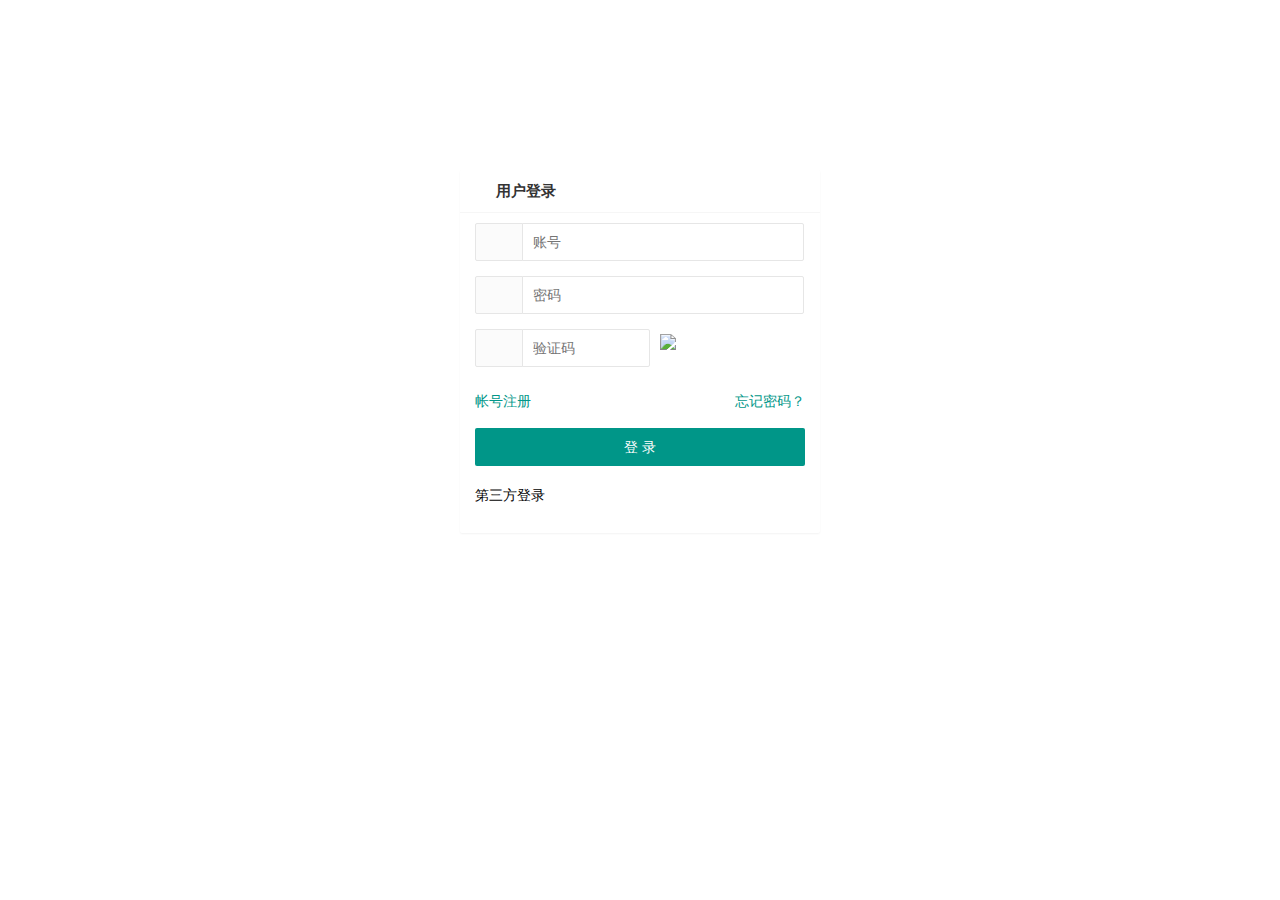
==== src/main/java/static/index.html @ abf8859a "处理验证码路径问题" ====
<!DOCTYPE html>
<html>

<head>
    <meta http-equiv="X-UA-Compatible" content="IE=edge,chrome=1">
    <meta charset="utf-8"/>
    <title>后台管理系统</title>
    <meta name="viewport" content="width=device-width, initial-scale=1, maximum-scale=1">
    <link rel="stylesheet" href="assets/libs/layui/css/layui.css"/>
    <link rel="stylesheet" href="assets/css/admin.css"/>
    <link rel="stylesheet" href="module/formSelects/formSelects-v4.css"/>
</head>

<body class="layui-layout-body">
<div class="layui-layout layui-layout-admin">
    <!-- 头部 -->
    <div class="layui-header" p-com="header"></div>

    <!-- 侧边栏 -->
    <div class="layui-side" p-com="side"></div>

    <!-- 主体部分 -->
    <div class="layui-body"></div>

    <!-- 底部 -->
    <div class="layui-footer">Copyright © 2018 EasyWeb All rights reserved. <span class="pull-right">Version 2.0</span>
    </div>

    <!-- 手机屏幕遮罩层 -->
    <div class="site-mobile-shade"></div>
</div>

<script type="text/javascript" src="assets/libs/jquery-3.2.1.min.js"></script>
<script type="text/javascript" src="assets/libs/q.js"></script>
<script type="text/javascript" src="assets/libs/pandyle.min.js"></script>
<script type="text/javascript" src="assets/libs/layui/layui.js"></script>

<script>
    layui.config({
        base: 'module/'
    }).extend({
        formSelects: 'formSelects/formSelects-v4'
    }).use(['config', 'index', 'element'], function () {
        var config = layui.config;
        var index = layui.index;
        var element = layui.element;

        // 检查是否登录
        if (!config.getToken() || config.getToken() == '') {
            location.replace('login.html');
            return;
        }
        // 获取当前用户信息
       // alert(user);
        index.getUser(function (user) {
            index.getMenu(function () {
                $('.layui-layout-admin .layui-header').vm(user);
                index.initLeftNav();
                element.render('nav');
                index.initRouter();
                index.bindEvent();
            });
        });

    });
</script>
</body>

</html>
---- src/main/java/static/assets/libs/layui/css/layui.css ----
/** layui-v2.4.3 MIT License By https://www.layui.com */
 .layui-inline,img{display:inline-block;vertical-align:middle}h1,h2,h3,h4,h5,h6{font-weight:400}.layui-edge,.layui-header,.layui-inline,.layui-main{position:relative}.layui-btn,.layui-edge,.layui-inline,img{vertical-align:middle}.layui-btn,.layui-disabled,.layui-icon,.layui-unselect{-webkit-user-select:none;-ms-user-select:none;-moz-user-select:none}blockquote,body,button,dd,div,dl,dt,form,h1,h2,h3,h4,h5,h6,input,li,ol,p,pre,td,textarea,th,ul{margin:0;padding:0;-webkit-tap-highlight-color:rgba(0,0,0,0)}a:active,a:hover{outline:0}img{border:none}li{list-style:none}table{border-collapse:collapse;border-spacing:0}h4,h5,h6{font-size:100%}button,input,optgroup,option,select,textarea{font-family:inherit;font-size:inherit;font-style:inherit;font-weight:inherit;outline:0}pre{white-space:pre-wrap;white-space:-moz-pre-wrap;white-space:-pre-wrap;white-space:-o-pre-wrap;word-wrap:break-word}body{line-height:24px;font:14px Helvetica Neue,Helvetica,PingFang SC,Tahoma,Arial,sans-serif}hr{height:1px;margin:10px 0;border:0;clear:both}a{color:#333;text-decoration:none}a:hover{color:#777}a cite{font-style:normal;*cursor:pointer}.layui-border-box,.layui-border-box *{box-sizing:border-box}.layui-box,.layui-box *{box-sizing:content-box}.layui-clear{clear:both;*zoom:1}.layui-clear:after{content:'\20';clear:both;*zoom:1;display:block;height:0}.layui-inline{*display:inline;*zoom:1}.layui-edge{display:inline-block;width:0;height:0;border-width:6px;border-style:dashed;border-color:transparent;overflow:hidden}.layui-edge-top{top:-4px;border-bottom-color:#999;border-bottom-style:solid}.layui-edge-right{border-left-color:#999;border-left-style:solid}.layui-edge-bottom{top:2px;border-top-color:#999;border-top-style:solid}.layui-edge-left{border-right-color:#999;border-right-style:solid}.layui-elip{text-overflow:ellipsis;overflow:hidden;white-space:nowrap}.layui-disabled,.layui-disabled:hover{color:#d2d2d2!important;cursor:not-allowed!important}.layui-circle{border-radius:100%}.layui-show{display:block!important}.layui-hide{display:none!important}@font-face{font-family:layui-icon;src:url(../font/iconfont.eot?v=240);src:url(../font/iconfont.eot?v=240#iefix) format('embedded-opentype'),url(../font/iconfont.svg?v=240#iconfont) format('svg'),url(../font/iconfont.woff?v=240) format('woff'),url(../font/iconfont.ttf?v=240) format('truetype')}.layui-icon{font-family:layui-icon!important;font-size:16px;font-style:normal;-webkit-font-smoothing:antialiased;-moz-osx-font-smoothing:grayscale}.layui-icon-reply-fill:before{content:"\e611"}.layui-icon-set-fill:before{content:"\e614"}.layui-icon-menu-fill:before{content:"\e60f"}.layui-icon-search:before{content:"\e615"}.layui-icon-share:before{content:"\e641"}.layui-icon-set-sm:before{content:"\e620"}.layui-icon-engine:before{content:"\e628"}.layui-icon-close:before{content:"\1006"}.layui-icon-close-fill:before{content:"\1007"}.layui-icon-chart-screen:before{content:"\e629"}.layui-icon-star:before{content:"\e600"}.layui-icon-circle-dot:before{content:"\e617"}.layui-icon-chat:before{content:"\e606"}.layui-icon-release:before{content:"\e609"}.layui-icon-list:before{content:"\e60a"}.layui-icon-chart:before{content:"\e62c"}.layui-icon-ok-circle:before{content:"\1005"}.layui-icon-layim-theme:before{content:"\e61b"}.layui-icon-table:before{content:"\e62d"}.layui-icon-right:before{content:"\e602"}.layui-icon-left:before{content:"\e603"}.layui-icon-cart-simple:before{content:"\e698"}.layui-icon-face-cry:before{content:"\e69c"}.layui-icon-face-smile:before{content:"\e6af"}.layui-icon-survey:before{content:"\e6b2"}.layui-icon-tree:before{content:"\e62e"}.layui-icon-upload-circle:before{content:"\e62f"}.layui-icon-add-circle:before{content:"\e61f"}.layui-icon-download-circle:before{content:"\e601"}.layui-icon-templeate-1:before{content:"\e630"}.layui-icon-util:before{content:"\e631"}.layui-icon-face-surprised:before{content:"\e664"}.layui-icon-edit:before{content:"\e642"}.layui-icon-speaker:before{content:"\e645"}.layui-icon-down:before{content:"\e61a"}.layui-icon-file:before{content:"\e621"}.layui-icon-layouts:before{content:"\e632"}.layui-icon-rate-half:before{content:"\e6c9"}.layui-icon-add-circle-fine:before{content:"\e608"}.layui-icon-prev-circle:before{content:"\e633"}.layui-icon-read:before{content:"\e705"}.layui-icon-404:before{content:"\e61c"}.layui-icon-carousel:before{content:"\e634"}.layui-icon-help:before{content:"\e607"}.layui-icon-code-circle:before{content:"\e635"}.layui-icon-water:before{content:"\e636"}.layui-icon-username:before{content:"\e66f"}.layui-icon-find-fill:before{content:"\e670"}.layui-icon-about:before{content:"\e60b"}.layui-icon-location:before{content:"\e715"}.layui-icon-up:before{content:"\e619"}.layui-icon-pause:before{content:"\e651"}.layui-icon-date:before{content:"\e637"}.layui-icon-layim-uploadfile:before{content:"\e61d"}.layui-icon-delete:before{content:"\e640"}.layui-icon-play:before{content:"\e652"}.layui-icon-top:before{content:"\e604"}.layui-icon-friends:before{content:"\e612"}.layui-icon-refresh-3:before{content:"\e9aa"}.layui-icon-ok:before{content:"\e605"}.layui-icon-layer:before{content:"\e638"}.layui-icon-face-smile-fine:before{content:"\e60c"}.layui-icon-dollar:before{content:"\e659"}.layui-icon-group:before{content:"\e613"}.layui-icon-layim-download:before{content:"\e61e"}.layui-icon-picture-fine:before{content:"\e60d"}.layui-icon-link:before{content:"\e64c"}.layui-icon-diamond:before{content:"\e735"}.layui-icon-log:before{content:"\e60e"}.layui-icon-rate-solid:before{content:"\e67a"}.layui-icon-fonts-del:before{content:"\e64f"}.layui-icon-unlink:before{content:"\e64d"}.layui-icon-fonts-clear:before{content:"\e639"}.layui-icon-triangle-r:before{content:"\e623"}.layui-icon-circle:before{content:"\e63f"}.layui-icon-radio:before{content:"\e643"}.layui-icon-align-center:before{content:"\e647"}.layui-icon-align-right:before{content:"\e648"}.layui-icon-align-left:before{content:"\e649"}.layui-icon-loading-1:before{content:"\e63e"}.layui-icon-return:before{content:"\e65c"}.layui-icon-fonts-strong:before{content:"\e62b"}.layui-icon-upload:before{content:"\e67c"}.layui-icon-dialogue:before{content:"\e63a"}.layui-icon-video:before{content:"\e6ed"}.layui-icon-headset:before{content:"\e6fc"}.layui-icon-cellphone-fine:before{content:"\e63b"}.layui-icon-add-1:before{content:"\e654"}.layui-icon-face-smile-b:before{content:"\e650"}.layui-icon-fonts-html:before{content:"\e64b"}.layui-icon-form:before{content:"\e63c"}.layui-icon-cart:before{content:"\e657"}.layui-icon-camera-fill:before{content:"\e65d"}.layui-icon-tabs:before{content:"\e62a"}.layui-icon-fonts-code:before{content:"\e64e"}.layui-icon-fire:before{content:"\e756"}.layui-icon-set:before{content:"\e716"}.layui-icon-fonts-u:before{content:"\e646"}.layui-icon-triangle-d:before{content:"\e625"}.layui-icon-tips:before{content:"\e702"}.layui-icon-picture:before{content:"\e64a"}.layui-icon-more-vertical:before{content:"\e671"}.layui-icon-flag:before{content:"\e66c"}.layui-icon-loading:before{content:"\e63d"}.layui-icon-fonts-i:before{content:"\e644"}.layui-icon-refresh-1:before{content:"\e666"}.layui-icon-rmb:before{content:"\e65e"}.layui-icon-home:before{content:"\e68e"}.layui-icon-user:before{content:"\e770"}.layui-icon-notice:before{content:"\e667"}.layui-icon-login-weibo:before{content:"\e675"}.layui-icon-voice:before{content:"\e688"}.layui-icon-upload-drag:before{content:"\e681"}.layui-icon-login-qq:before{content:"\e676"}.layui-icon-snowflake:before{content:"\e6b1"}.layui-icon-file-b:before{content:"\e655"}.layui-icon-template:before{content:"\e663"}.layui-icon-auz:before{content:"\e672"}.layui-icon-console:before{content:"\e665"}.layui-icon-app:before{content:"\e653"}.layui-icon-prev:before{content:"\e65a"}.layui-icon-website:before{content:"\e7ae"}.layui-icon-next:before{content:"\e65b"}.layui-icon-component:before{content:"\e857"}.layui-icon-more:before{content:"\e65f"}.layui-icon-login-wechat:before{content:"\e677"}.layui-icon-shrink-right:before{content:"\e668"}.layui-icon-spread-left:before{content:"\e66b"}.layui-icon-camera:before{content:"\e660"}.layui-icon-note:before{content:"\e66e"}.layui-icon-refresh:before{content:"\e669"}.layui-icon-female:before{content:"\e661"}.layui-icon-male:before{content:"\e662"}.layui-icon-password:before{content:"\e673"}.layui-icon-senior:before{content:"\e674"}.layui-icon-theme:before{content:"\e66a"}.layui-icon-tread:before{content:"\e6c5"}.layui-icon-praise:before{content:"\e6c6"}.layui-icon-star-fill:before{content:"\e658"}.layui-icon-rate:before{content:"\e67b"}.layui-icon-template-1:before{content:"\e656"}.layui-icon-vercode:before{content:"\e679"}.layui-icon-cellphone:before{content:"\e678"}.layui-icon-screen-full:before{content:"\e622"}.layui-icon-screen-restore:before{content:"\e758"}.layui-icon-cols:before{content:"\e610"}.layui-icon-export:before{content:"\e67d"}.layui-icon-print:before{content:"\e66d"}.layui-icon-slider:before{content:"\e714"}.layui-main{width:1140px;margin:0 auto}.layui-header{z-index:1000;height:60px}.layui-header a:hover{transition:all .5s;-webkit-transition:all .5s}.layui-side{position:fixed;left:0;top:0;bottom:0;z-index:999;width:200px;overflow-x:hidden}.layui-side-scroll{position:relative;width:220px;height:100%;overflow-x:hidden}.layui-body{position:absolute;left:200px;right:0;top:0;bottom:0;z-index:998;width:auto;overflow:hidden;overflow-y:auto;box-sizing:border-box}.layui-layout-body{overflow:hidden}.layui-layout-admin .layui-header{background-color:#23262E}.layui-layout-admin .layui-side{top:60px;width:200px;overflow-x:hidden}.layui-layout-admin .layui-body{top:60px;bottom:44px}.layui-layout-admin .layui-main{width:auto;margin:0 15px}.layui-layout-admin .layui-footer{position:fixed;left:200px;right:0;bottom:0;height:44px;line-height:44px;padding:0 15px;background-color:#eee}.layui-layout-admin .layui-logo{position:absolute;left:0;top:0;width:200px;height:100%;line-height:60px;text-align:center;color:#009688;font-size:16px}.layui-layout-admin .layui-header .layui-nav{background:0 0}.layui-layout-left{position:absolute!important;left:200px;top:0}.layui-layout-right{position:absolute!important;right:0;top:0}.layui-container{position:relative;margin:0 auto;padding:0 15px;box-sizing:border-box}.layui-fluid{position:relative;margin:0 auto;padding:0 15px}.layui-row:after,.layui-row:before{content:'';display:block;clear:both}.layui-col-lg1,.layui-col-lg10,.layui-col-lg11,.layui-col-lg12,.layui-col-lg2,.layui-col-lg3,.layui-col-lg4,.layui-col-lg5,.layui-col-lg6,.layui-col-lg7,.layui-col-lg8,.layui-col-lg9,.layui-col-md1,.layui-col-md10,.layui-col-md11,.layui-col-md12,.layui-col-md2,.layui-col-md3,.layui-col-md4,.layui-col-md5,.layui-col-md6,.layui-col-md7,.layui-col-md8,.layui-col-md9,.layui-col-sm1,.layui-col-sm10,.layui-col-sm11,.layui-col-sm12,.layui-col-sm2,.layui-col-sm3,.layui-col-sm4,.layui-col-sm5,.layui-col-sm6,.layui-col-sm7,.layui-col-sm8,.layui-col-sm9,.layui-col-xs1,.layui-col-xs10,.layui-col-xs11,.layui-col-xs12,.layui-col-xs2,.layui-col-xs3,.layui-col-xs4,.layui-col-xs5,.layui-col-xs6,.layui-col-xs7,.layui-col-xs8,.layui-col-xs9{position:relative;display:block;box-sizing:border-box}.layui-col-xs1,.layui-col-xs10,.layui-col-xs11,.layui-col-xs12,.layui-col-xs2,.layui-col-xs3,.layui-col-xs4,.layui-col-xs5,.layui-col-xs6,.layui-col-xs7,.layui-col-xs8,.layui-col-xs9{float:left}.layui-col-xs1{width:8.33333333%}.layui-col-xs2{width:16.66666667%}.layui-col-xs3{width:25%}.layui-col-xs4{width:33.33333333%}.layui-col-xs5{width:41.66666667%}.layui-col-xs6{width:50%}.layui-col-xs7{width:58.33333333%}.layui-col-xs8{width:66.66666667%}.layui-col-xs9{width:75%}.layui-col-xs10{width:83.33333333%}.layui-col-xs11{width:91.66666667%}.layui-col-xs12{width:100%}.layui-col-xs-offset1{margin-left:8.33333333%}.layui-col-xs-offset2{margin-left:16.66666667%}.layui-col-xs-offset3{margin-left:25%}.layui-col-xs-offset4{margin-left:33.33333333%}.layui-col-xs-offset5{margin-left:41.66666667%}.layui-col-xs-offset6{margin-left:50%}.layui-col-xs-offset7{margin-left:58.33333333%}.layui-col-xs-offset8{margin-left:66.66666667%}.layui-col-xs-offset9{margin-left:75%}.layui-col-xs-offset10{margin-left:83.33333333%}.layui-col-xs-offset11{margin-left:91.66666667%}.layui-col-xs-offset12{margin-left:100%}@media screen and (max-width:768px){.layui-hide-xs{display:none!important}.layui-show-xs-block{display:block!important}.layui-show-xs-inline{display:inline!important}.layui-show-xs-inline-block{display:inline-block!important}}@media screen and (min-width:768px){.layui-container{width:750px}.layui-hide-sm{display:none!important}.layui-show-sm-block{display:block!important}.layui-show-sm-inline{display:inline!important}.layui-show-sm-inline-block{display:inline-block!important}.layui-col-sm1,.layui-col-sm10,.layui-col-sm11,.layui-col-sm12,.layui-col-sm2,.layui-col-sm3,.layui-col-sm4,.layui-col-sm5,.layui-col-sm6,.layui-col-sm7,.layui-col-sm8,.layui-col-sm9{float:left}.layui-col-sm1{width:8.33333333%}.layui-col-sm2{width:16.66666667%}.layui-col-sm3{width:25%}.layui-col-sm4{width:33.33333333%}.layui-col-sm5{width:41.66666667%}.layui-col-sm6{width:50%}.layui-col-sm7{width:58.33333333%}.layui-col-sm8{width:66.66666667%}.layui-col-sm9{width:75%}.layui-col-sm10{width:83.33333333%}.layui-col-sm11{width:91.66666667%}.layui-col-sm12{width:100%}.layui-col-sm-offset1{margin-left:8.33333333%}.layui-col-sm-offset2{margin-left:16.66666667%}.layui-col-sm-offset3{margin-left:25%}.layui-col-sm-offset4{margin-left:33.33333333%}.layui-col-sm-offset5{margin-left:41.66666667%}.layui-col-sm-offset6{margin-left:50%}.layui-col-sm-offset7{margin-left:58.33333333%}.layui-col-sm-offset8{margin-left:66.66666667%}.layui-col-sm-offset9{margin-left:75%}.layui-col-sm-offset10{margin-left:83.33333333%}.layui-col-sm-offset11{margin-left:91.66666667%}.layui-col-sm-offset12{margin-left:100%}}@media screen and (min-width:992px){.layui-container{width:970px}.layui-hide-md{display:none!important}.layui-show-md-block{display:block!important}.layui-show-md-inline{display:inline!important}.layui-show-md-inline-block{display:inline-block!important}.layui-col-md1,.layui-col-md10,.layui-col-md11,.layui-col-md12,.layui-col-md2,.layui-col-md3,.layui-col-md4,.layui-col-md5,.layui-col-md6,.layui-col-md7,.layui-col-md8,.layui-col-md9{float:left}.layui-col-md1{width:8.33333333%}.layui-col-md2{width:16.66666667%}.layui-col-md3{width:25%}.layui-col-md4{width:33.33333333%}.layui-col-md5{width:41.66666667%}.layui-col-md6{width:50%}.layui-col-md7{width:58.33333333%}.layui-col-md8{width:66.66666667%}.layui-col-md9{width:75%}.layui-col-md10{width:83.33333333%}.layui-col-md11{width:91.66666667%}.layui-col-md12{width:100%}.layui-col-md-offset1{margin-left:8.33333333%}.layui-col-md-offset2{margin-left:16.66666667%}.layui-col-md-offset3{margin-left:25%}.layui-col-md-offset4{margin-left:33.33333333%}.layui-col-md-offset5{margin-left:41.66666667%}.layui-col-md-offset6{margin-left:50%}.layui-col-md-offset7{margin-left:58.33333333%}.layui-col-md-offset8{margin-left:66.66666667%}.layui-col-md-offset9{margin-left:75%}.layui-col-md-offset10{margin-left:83.33333333%}.layui-col-md-offset11{margin-left:91.66666667%}.layui-col-md-offset12{margin-left:100%}}@media screen and (min-width:1200px){.layui-container{width:1170px}.layui-hide-lg{display:none!important}.layui-show-lg-block{display:block!important}.layui-show-lg-inline{display:inline!important}.layui-show-lg-inline-block{display:inline-block!important}.layui-col-lg1,.layui-col-lg10,.layui-col-lg11,.layui-col-lg12,.layui-col-lg2,.layui-col-lg3,.layui-col-lg4,.layui-col-lg5,.layui-col-lg6,.layui-col-lg7,.layui-col-lg8,.layui-col-lg9{float:left}.layui-col-lg1{width:8.33333333%}.layui-col-lg2{width:16.66666667%}.layui-col-lg3{width:25%}.layui-col-lg4{width:33.33333333%}.layui-col-lg5{width:41.66666667%}.layui-col-lg6{width:50%}.layui-col-lg7{width:58.33333333%}.layui-col-lg8{width:66.66666667%}.layui-col-lg9{width:75%}.layui-col-lg10{width:83.33333333%}.layui-col-lg11{width:91.66666667%}.layui-col-lg12{width:100%}.layui-col-lg-offset1{margin-left:8.33333333%}.layui-col-lg-offset2{margin-left:16.66666667%}.layui-col-lg-offset3{margin-left:25%}.layui-col-lg-offset4{margin-left:33.33333333%}.layui-col-lg-offset5{margin-left:41.66666667%}.layui-col-lg-offset6{margin-left:50%}.layui-col-lg-offset7{margin-left:58.33333333%}.layui-col-lg-offset8{margin-left:66.66666667%}.layui-col-lg-offset9{margin-left:75%}.layui-col-lg-offset10{margin-left:83.33333333%}.layui-col-lg-offset11{margin-left:91.66666667%}.layui-col-lg-offset12{margin-left:100%}}.layui-col-space1{margin:-.5px}.layui-col-space1>*{padding:.5px}.layui-col-space3{margin:-1.5px}.layui-col-space3>*{padding:1.5px}.layui-col-space5{margin:-2.5px}.layui-col-space5>*{padding:2.5px}.layui-col-space8{margin:-3.5px}.layui-col-space8>*{padding:3.5px}.layui-col-space10{margin:-5px}.layui-col-space10>*{padding:5px}.layui-col-space12{margin:-6px}.layui-col-space12>*{padding:6px}.layui-col-space15{margin:-7.5px}.layui-col-space15>*{padding:7.5px}.layui-col-space18{margin:-9px}.layui-col-space18>*{padding:9px}.layui-col-space20{margin:-10px}.layui-col-space20>*{padding:10px}.layui-col-space22{margin:-11px}.layui-col-space22>*{padding:11px}.layui-col-space25{margin:-12.5px}.layui-col-space25>*{padding:12.5px}.layui-col-space30{margin:-15px}.layui-col-space30>*{padding:15px}.layui-btn,.layui-input,.layui-select,.layui-textarea,.layui-upload-button{outline:0;-webkit-appearance:none;transition:all .3s;-webkit-transition:all .3s;box-sizing:border-box}.layui-elem-quote{margin-bottom:10px;padding:15px;line-height:22px;border-left:5px solid #009688;border-radius:0 2px 2px 0;background-color:#f2f2f2}.layui-quote-nm{border-style:solid;border-width:1px 1px 1px 5px;background:0 0}.layui-elem-field{margin-bottom:10px;padding:0;border-width:1px;border-style:solid}.layui-elem-field legend{margin-left:20px;padding:0 10px;font-size:20px;font-weight:300}.layui-field-title{margin:10px 0 20px;border-width:1px 0 0}.layui-field-box{padding:10px 15px}.layui-field-title .layui-field-box{padding:10px 0}.layui-progress{position:relative;height:6px;border-radius:20px;background-color:#e2e2e2}.layui-progress-bar{position:absolute;left:0;top:0;width:0;max-width:100%;height:6px;border-radius:20px;text-align:right;background-color:#5FB878;transition:all .3s;-webkit-transition:all .3s}.layui-progress-big,.layui-progress-big .layui-progress-bar{height:18px;line-height:18px}.layui-progress-text{position:relative;top:-20px;line-height:18px;font-size:12px;color:#666}.layui-progress-big .layui-progress-text{position:static;padding:0 10px;color:#fff}.layui-collapse{border-width:1px;border-style:solid;border-radius:2px}.layui-colla-content,.layui-colla-item{border-top-width:1px;border-top-style:solid}.layui-colla-item:first-child{border-top:none}.layui-colla-title{position:relative;height:42px;line-height:42px;padding:0 15px 0 35px;color:#333;background-color:#f2f2f2;cursor:pointer;font-size:14px;overflow:hidden}.layui-colla-content{display:none;padding:10px 15px;line-height:22px;color:#666}.layui-colla-icon{position:absolute;left:15px;top:0;font-size:14px}.layui-card{margin-bottom:15px;border-radius:2px;background-color:#fff;box-shadow:0 1px 2px 0 rgba(0,0,0,.05)}.layui-card:last-child{margin-bottom:0}.layui-card-header{position:relative;height:42px;line-height:42px;padding:0 15px;border-bottom:1px solid #f6f6f6;color:#333;border-radius:2px 2px 0 0;font-size:14px}.layui-bg-black,.layui-bg-blue,.layui-bg-cyan,.layui-bg-green,.layui-bg-orange,.layui-bg-red{color:#fff!important}.layui-card-body{position:relative;padding:10px 15px;line-height:24px}.layui-card-body[pad15]{padding:15px}.layui-card-body[pad20]{padding:20px}.layui-card-body .layui-table{margin:5px 0}.layui-card .layui-tab{margin:0}.layui-panel-window{position:relative;padding:15px;border-radius:0;border-top:5px solid #E6E6E6;background-color:#fff}.layui-auxiliar-moving{position:fixed;left:0;right:0;top:0;bottom:0;width:100%;height:100%;background:0 0;z-index:9999999999}.layui-form-label,.layui-form-mid,.layui-form-select,.layui-input-block,.layui-input-inline,.layui-textarea{position:relative}.layui-bg-red{background-color:#FF5722!important}.layui-bg-orange{background-color:#FFB800!important}.layui-bg-green{background-color:#009688!important}.layui-bg-cyan{background-color:#2F4056!important}.layui-bg-blue{background-color:#1E9FFF!important}.layui-bg-black{background-color:#393D49!important}.layui-bg-gray{background-color:#eee!important;color:#666!important}.layui-badge-rim,.layui-colla-content,.layui-colla-item,.layui-collapse,.layui-elem-field,.layui-form-pane .layui-form-item[pane],.layui-form-pane .layui-form-label,.layui-input,.layui-layedit,.layui-layedit-tool,.layui-quote-nm,.layui-select,.layui-tab-bar,.layui-tab-card,.layui-tab-title,.layui-tab-title .layui-this:after,.layui-textarea{border-color:#e6e6e6}.layui-timeline-item:before,hr{background-color:#e6e6e6}.layui-text{line-height:22px;font-size:14px;color:#666}.layui-text h1,.layui-text h2,.layui-text h3{font-weight:500;color:#333}.layui-text h1{font-size:30px}.layui-text h2{font-size:24px}.layui-text h3{font-size:18px}.layui-text a:not(.layui-btn){color:#01AAED}.layui-text a:not(.layui-btn):hover{text-decoration:underline}.layui-text ul{padding:5px 0 5px 15px}.layui-text ul li{margin-top:5px;list-style-type:disc}.layui-text em,.layui-word-aux{color:#999!important;padding:0 5px!important}.layui-btn{display:inline-block;height:38px;line-height:38px;padding:0 18px;background-color:#009688;color:#fff;white-space:nowrap;text-align:center;font-size:14px;border:none;border-radius:2px;cursor:pointer}.layui-btn:hover{opacity:.8;filter:alpha(opacity=80);color:#fff}.layui-btn:active{opacity:1;filter:alpha(opacity=100)}.layui-btn+.layui-btn{margin-left:10px}.layui-btn-container{font-size:0}.layui-btn-container .layui-btn{margin-right:10px;margin-bottom:10px}.layui-btn-container .layui-btn+.layui-btn{margin-left:0}.layui-table .layui-btn-container .layui-btn{margin-bottom:9px}.layui-btn-radius{border-radius:100px}.layui-btn .layui-icon{margin-right:3px;font-size:18px;vertical-align:bottom;vertical-align:middle\9}.layui-btn-primary{border:1px solid #C9C9C9;background-color:#fff;color:#555}.layui-btn-primary:hover{border-color:#009688;color:#333}.layui-btn-normal{background-color:#1E9FFF}.layui-btn-warm{background-color:#FFB800}.layui-btn-danger{background-color:#FF5722}.layui-btn-disabled,.layui-btn-disabled:active,.layui-btn-disabled:hover{border:1px solid #e6e6e6;background-color:#FBFBFB;color:#C9C9C9;cursor:not-allowed;opacity:1}.layui-btn-lg{height:44px;line-height:44px;padding:0 25px;font-size:16px}.layui-btn-sm{height:30px;line-height:30px;padding:0 10px;font-size:12px}.layui-btn-sm i{font-size:16px!important}.layui-btn-xs{height:22px;line-height:22px;padding:0 5px;font-size:12px}.layui-btn-xs i{font-size:14px!important}.layui-btn-group{display:inline-block;vertical-align:middle;font-size:0}.layui-btn-group .layui-btn{margin-left:0!important;margin-right:0!important;border-left:1px solid rgba(255,255,255,.5);border-radius:0}.layui-btn-group .layui-btn-primary{border-left:none}.layui-btn-group .layui-btn-primary:hover{border-color:#C9C9C9;color:#009688}.layui-btn-group .layui-btn:first-child{border-left:none;border-radius:2px 0 0 2px}.layui-btn-group .layui-btn-primary:first-child{border-left:1px solid #c9c9c9}.layui-btn-group .layui-btn:last-child{border-radius:0 2px 2px 0}.layui-btn-group .layui-btn+.layui-btn{margin-left:0}.layui-btn-group+.layui-btn-group{margin-left:10px}.layui-btn-fluid{width:100%}.layui-input,.layui-select,.layui-textarea{height:38px;line-height:1.3;line-height:38px\9;border-width:1px;border-style:solid;background-color:#fff;border-radius:2px}.layui-input::-webkit-input-placeholder,.layui-select::-webkit-input-placeholder,.layui-textarea::-webkit-input-placeholder{line-height:1.3}.layui-input,.layui-textarea{display:block;width:100%;padding-left:10px}.layui-input:hover,.layui-textarea:hover{border-color:#D2D2D2!important}.layui-input:focus,.layui-textarea:focus{border-color:#C9C9C9!important}.layui-textarea{min-height:100px;height:auto;line-height:20px;padding:6px 10px;resize:vertical}.layui-select{padding:0 10px}.layui-form input[type=checkbox],.layui-form input[type=radio],.layui-form select{display:none}.layui-form [lay-ignore]{display:initial}.layui-form-item{margin-bottom:15px;clear:both;*zoom:1}.layui-form-item:after{content:'\20';clear:both;*zoom:1;display:block;height:0}.layui-form-label{float:left;display:block;padding:9px 15px;width:80px;font-weight:400;line-height:20px;text-align:right}.layui-form-label-col{display:block;float:none;padding:9px 0;line-height:20px;text-align:left}.layui-form-item .layui-inline{margin-bottom:5px;margin-right:10px}.layui-input-block{margin-left:110px;min-height:36px}.layui-input-inline{display:inline-block;vertical-align:middle}.layui-form-item .layui-input-inline{float:left;width:190px;margin-right:10px}.layui-form-text .layui-input-inline{width:auto}.layui-form-mid{float:left;display:block;padding:9px 0!important;line-height:20px;margin-right:10px}.layui-form-danger+.layui-form-select .layui-input,.layui-form-danger:focus{border-color:#FF5722!important}.layui-form-select .layui-input{padding-right:30px;cursor:pointer}.layui-form-select .layui-edge{position:absolute;right:10px;top:50%;margin-top:-3px;cursor:pointer;border-width:6px;border-top-color:#c2c2c2;border-top-style:solid;transition:all .3s;-webkit-transition:all .3s}.layui-form-select dl{display:none;position:absolute;left:0;top:42px;padding:5px 0;z-index:899;min-width:100%;border:1px solid #d2d2d2;max-height:300px;overflow-y:auto;background-color:#fff;border-radius:2px;box-shadow:0 2px 4px rgba(0,0,0,.12);box-sizing:border-box}.layui-form-select dl dd,.layui-form-select dl dt{padding:0 10px;line-height:36px;white-space:nowrap;overflow:hidden;text-overflow:ellipsis}.layui-form-select dl dt{font-size:12px;color:#999}.layui-form-select dl dd{cursor:pointer}.layui-form-select dl dd:hover{background-color:#f2f2f2;-webkit-transition:.5s all;transition:.5s all}.layui-form-select .layui-select-group dd{padding-left:20px}.layui-form-select dl dd.layui-select-tips{padding-left:10px!important;color:#999}.layui-form-select dl dd.layui-this{background-color:#5FB878;color:#fff}.layui-form-checkbox,.layui-form-select dl dd.layui-disabled{background-color:#fff}.layui-form-selected dl{display:block}.layui-form-checkbox,.layui-form-checkbox *,.layui-form-switch{display:inline-block;vertical-align:middle}.layui-form-selected .layui-edge{margin-top:-9px;-webkit-transform:rotate(180deg);transform:rotate(180deg);margin-top:-3px\9}:root .layui-form-selected .layui-edge{margin-top:-9px\0/IE9}.layui-form-selectup dl{top:auto;bottom:42px}.layui-select-none{margin:5px 0;text-align:center;color:#999}.layui-select-disabled .layui-disabled{border-color:#eee!important}.layui-select-disabled .layui-edge{border-top-color:#d2d2d2}.layui-form-checkbox{position:relative;height:30px;line-height:30px;margin-right:10px;padding-right:30px;cursor:pointer;font-size:0;-webkit-transition:.1s linear;transition:.1s linear;box-sizing:border-box}.layui-form-checkbox span{padding:0 10px;height:100%;font-size:14px;border-radius:2px 0 0 2px;background-color:#d2d2d2;color:#fff;overflow:hidden;white-space:nowrap;text-overflow:ellipsis}.layui-form-checkbox:hover span{background-color:#c2c2c2}.layui-form-checkbox i{position:absolute;right:0;top:0;width:30px;height:28px;border:1px solid #d2d2d2;border-left:none;border-radius:0 2px 2px 0;color:#fff;font-size:20px;text-align:center}.layui-form-checkbox:hover i{border-color:#c2c2c2;color:#c2c2c2}.layui-form-checked,.layui-form-checked:hover{border-color:#5FB878}.layui-form-checked span,.layui-form-checked:hover span{background-color:#5FB878}.layui-form-checked i,.layui-form-checked:hover i{color:#5FB878}.layui-form-item .layui-form-checkbox{margin-top:4px}.layui-form-checkbox[lay-skin=primary]{height:auto!important;line-height:normal!important;min-width:18px;min-height:18px;border:none!important;margin-right:0;padding-left:28px;padding-right:0;background:0 0}.layui-form-checkbox[lay-skin=primary] span{padding-left:0;padding-right:15px;line-height:18px;background:0 0;color:#666}.layui-form-checkbox[lay-skin=primary] i{right:auto;left:0;width:16px;height:16px;line-height:16px;border:1px solid #d2d2d2;font-size:12px;border-radius:2px;background-color:#fff;-webkit-transition:.1s linear;transition:.1s linear}.layui-form-checkbox[lay-skin=primary]:hover i{border-color:#5FB878;color:#fff}.layui-form-checked[lay-skin=primary] i{border-color:#5FB878;background-color:#5FB878;color:#fff}.layui-checkbox-disbaled[lay-skin=primary] span{background:0 0!important;color:#c2c2c2}.layui-checkbox-disbaled[lay-skin=primary]:hover i{border-color:#d2d2d2}.layui-form-item .layui-form-checkbox[lay-skin=primary]{margin-top:10px}.layui-form-switch{position:relative;height:22px;line-height:22px;min-width:35px;padding:0 5px;margin-top:8px;border:1px solid #d2d2d2;border-radius:20px;cursor:pointer;background-color:#fff;-webkit-transition:.1s linear;transition:.1s linear}.layui-form-switch i{position:absolute;left:5px;top:3px;width:16px;height:16px;border-radius:20px;background-color:#d2d2d2;-webkit-transition:.1s linear;transition:.1s linear}.layui-form-switch em{position:relative;top:0;width:25px;margin-left:21px;padding:0!important;text-align:center!important;color:#999!important;font-style:normal!important;font-size:12px}.layui-form-onswitch{border-color:#5FB878;background-color:#5FB878}.layui-checkbox-disbaled,.layui-checkbox-disbaled i{border-color:#e2e2e2!important}.layui-form-onswitch i{left:100%;margin-left:-21px;background-color:#fff}.layui-form-onswitch em{margin-left:5px;margin-right:21px;color:#fff!important}.layui-checkbox-disbaled span{background-color:#e2e2e2!important}.layui-checkbox-disbaled:hover i{color:#fff!important}[lay-radio]{display:none}.layui-form-radio,.layui-form-radio *{display:inline-block;vertical-align:middle}.layui-form-radio{line-height:28px;margin:6px 10px 0 0;padding-right:10px;cursor:pointer;font-size:0}.layui-form-radio *{font-size:14px}.layui-form-radio>i{margin-right:8px;font-size:22px;color:#c2c2c2}.layui-form-radio>i:hover,.layui-form-radioed>i{color:#5FB878}.layui-radio-disbaled>i{color:#e2e2e2!important}.layui-form-pane .layui-form-label{width:110px;padding:8px 15px;height:38px;line-height:20px;border-width:1px;border-style:solid;border-radius:2px 0 0 2px;text-align:center;background-color:#FBFBFB;overflow:hidden;white-space:nowrap;text-overflow:ellipsis;box-sizing:border-box}.layui-form-pane .layui-input-inline{margin-left:-1px}.layui-form-pane .layui-input-block{margin-left:110px;left:-1px}.layui-form-pane .layui-input{border-radius:0 2px 2px 0}.layui-form-pane .layui-form-text .layui-form-label{float:none;width:100%;border-radius:2px;box-sizing:border-box;text-align:left}.layui-form-pane .layui-form-text .layui-input-inline{display:block;margin:0;top:-1px;clear:both}.layui-form-pane .layui-form-text .layui-input-block{margin:0;left:0;top:-1px}.layui-form-pane .layui-form-text .layui-textarea{min-height:100px;border-radius:0 0 2px 2px}.layui-form-pane .layui-form-checkbox{margin:4px 0 4px 10px}.layui-form-pane .layui-form-radio,.layui-form-pane .layui-form-switch{margin-top:6px;margin-left:10px}.layui-form-pane .layui-form-item[pane]{position:relative;border-width:1px;border-style:solid}.layui-form-pane .layui-form-item[pane] .layui-form-label{position:absolute;left:0;top:0;height:100%;border-width:0 1px 0 0}.layui-form-pane .layui-form-item[pane] .layui-input-inline{margin-left:110px}@media screen and (max-width:450px){.layui-form-item .layui-form-label{text-overflow:ellipsis;overflow:hidden;white-space:nowrap}.layui-form-item .layui-inline{display:block;margin-right:0;margin-bottom:20px;clear:both}.layui-form-item .layui-inline:after{content:'\20';clear:both;display:block;height:0}.layui-form-item .layui-input-inline{display:block;float:none;left:-3px;width:auto;margin:0 0 10px 112px}.layui-form-item .layui-input-inline+.layui-form-mid{margin-left:110px;top:-5px;padding:0}.layui-form-item .layui-form-checkbox{margin-right:5px;margin-bottom:5px}}.layui-layedit{border-width:1px;border-style:solid;border-radius:2px}.layui-layedit-tool{padding:3px 5px;border-bottom-width:1px;border-bottom-style:solid;font-size:0}.layedit-tool-fixed{position:fixed;top:0;border-top:1px solid #e2e2e2}.layui-layedit-tool .layedit-tool-mid,.layui-layedit-tool .layui-icon{display:inline-block;vertical-align:middle;text-align:center;font-size:14px}.layui-layedit-tool .layui-icon{position:relative;width:32px;height:30px;line-height:30px;margin:3px 5px;color:#777;cursor:pointer;border-radius:2px}.layui-layedit-tool .layui-icon:hover{color:#393D49}.layui-layedit-tool .layui-icon:active{color:#000}.layui-layedit-tool .layedit-tool-active{background-color:#e2e2e2;color:#000}.layui-layedit-tool .layui-disabled,.layui-layedit-tool .layui-disabled:hover{color:#d2d2d2;cursor:not-allowed}.layui-layedit-tool .layedit-tool-mid{width:1px;height:18px;margin:0 10px;background-color:#d2d2d2}.layedit-tool-html{width:50px!important;font-size:30px!important}.layedit-tool-b,.layedit-tool-code,.layedit-tool-help{font-size:16px!important}.layedit-tool-d,.layedit-tool-face,.layedit-tool-image,.layedit-tool-unlink{font-size:18px!important}.layedit-tool-image input{position:absolute;font-size:0;left:0;top:0;width:100%;height:100%;opacity:.01;filter:Alpha(opacity=1);cursor:pointer}.layui-layedit-iframe iframe{display:block;width:100%}#LAY_layedit_code{overflow:hidden}.layui-laypage{display:inline-block;*display:inline;*zoom:1;vertical-align:middle;margin:10px 0;font-size:0}.layui-laypage>a:first-child,.layui-laypage>a:first-child em{border-radius:2px 0 0 2px}.layui-laypage>a:last-child,.layui-laypage>a:last-child em{border-radius:0 2px 2px 0}.layui-laypage>:first-child{margin-left:0!important}.layui-laypage>:last-child{margin-right:0!important}.layui-laypage a,.layui-laypage button,.layui-laypage input,.layui-laypage select,.layui-laypage span{border:1px solid #e2e2e2}.layui-laypage a,.layui-laypage span{display:inline-block;*display:inline;*zoom:1;vertical-align:middle;padding:0 15px;height:28px;line-height:28px;margin:0 -1px 5px 0;background-color:#fff;color:#333;font-size:12px}.layui-flow-more a *,.layui-laypage input,.layui-table-view select[lay-ignore]{display:inline-block}.layui-laypage a:hover{color:#009688}.layui-laypage em{font-style:normal}.layui-laypage .layui-laypage-spr{color:#999;font-weight:700}.layui-laypage a{text-decoration:none}.layui-laypage .layui-laypage-curr{position:relative}.layui-laypage .layui-laypage-curr em{position:relative;color:#fff}.layui-laypage .layui-laypage-curr .layui-laypage-em{position:absolute;left:-1px;top:-1px;padding:1px;width:100%;height:100%;background-color:#009688}.layui-laypage-em{border-radius:2px}.layui-laypage-next em,.layui-laypage-prev em{font-family:Sim sun;font-size:16px}.layui-laypage .layui-laypage-count,.layui-laypage .layui-laypage-limits,.layui-laypage .layui-laypage-refresh,.layui-laypage .layui-laypage-skip{margin-left:10px;margin-right:10px;padding:0;border:none}.layui-laypage .layui-laypage-limits,.layui-laypage .layui-laypage-refresh{vertical-align:top}.layui-laypage .layui-laypage-refresh i{font-size:18px;cursor:pointer}.layui-laypage select{height:22px;padding:3px;border-radius:2px;cursor:pointer}.layui-laypage .layui-laypage-skip{height:30px;line-height:30px;color:#999}.layui-laypage button,.layui-laypage input{height:30px;line-height:30px;border-radius:2px;vertical-align:top;background-color:#fff;box-sizing:border-box}.layui-laypage input{width:40px;margin:0 10px;padding:0 3px;text-align:center}.layui-laypage input:focus,.layui-laypage select:focus{border-color:#009688!important}.layui-laypage button{margin-left:10px;padding:0 10px;cursor:pointer}.layui-table,.layui-table-view{margin:10px 0}.layui-flow-more{margin:10px 0;text-align:center;color:#999;font-size:14px}.layui-flow-more a{height:32px;line-height:32px}.layui-flow-more a *{vertical-align:top}.layui-flow-more a cite{padding:0 20px;border-radius:3px;background-color:#eee;color:#333;font-style:normal}.layui-flow-more a cite:hover{opacity:.8}.layui-flow-more a i{font-size:30px;color:#737383}.layui-table{width:100%;background-color:#fff;color:#666}.layui-table tr{transition:all .3s;-webkit-transition:all .3s}.layui-table th{text-align:left;font-weight:400}.layui-table tbody tr:hover,.layui-table thead tr,.layui-table-click,.layui-table-header,.layui-table-hover,.layui-table-mend,.layui-table-patch,.layui-table-tool,.layui-table-total,.layui-table-total tr,.layui-table[lay-even] tr:nth-child(even){background-color:#f2f2f2}.layui-table td,.layui-table th,.layui-table-col-set,.layui-table-fixed-r,.layui-table-grid-down,.layui-table-header,.layui-table-page,.layui-table-tips-main,.layui-table-tool,.layui-table-total,.layui-table-view,.layui-table[lay-skin=line],.layui-table[lay-skin=row]{border-width:1px;border-style:solid;border-color:#e6e6e6}.layui-table td,.layui-table th{position:relative;padding:9px 15px;min-height:20px;line-height:20px;font-size:14px}.layui-table[lay-skin=line] td,.layui-table[lay-skin=line] th{border-width:0 0 1px}.layui-table[lay-skin=row] td,.layui-table[lay-skin=row] th{border-width:0 1px 0 0}.layui-table[lay-skin=nob] td,.layui-table[lay-skin=nob] th{border:none}.layui-table img{max-width:100px}.layui-table[lay-size=lg] td,.layui-table[lay-size=lg] th{padding:15px 30px}.layui-table-view .layui-table[lay-size=lg] .layui-table-cell{height:40px;line-height:40px}.layui-table[lay-size=sm] td,.layui-table[lay-size=sm] th{font-size:12px;padding:5px 10px}.layui-table-view .layui-table[lay-size=sm] .layui-table-cell{height:20px;line-height:20px}.layui-table[lay-data]{display:none}.layui-table-box{position:relative;overflow:hidden}.layui-table-view .layui-table{position:relative;width:auto;margin:0}.layui-table-view .layui-table[lay-skin=line]{border-width:0 1px 0 0}.layui-table-view .layui-table[lay-skin=row]{border-width:0 0 1px}.layui-table-view .layui-table td,.layui-table-view .layui-table th{padding:5px 0;border-top:none;border-left:none}.layui-table-view .layui-table th.layui-unselect .layui-table-cell span{cursor:pointer}.layui-table-view .layui-table td{cursor:default}.layui-table-view .layui-form-checkbox[lay-skin=primary] i{width:18px;height:18px}.layui-table-view .layui-form-radio{line-height:0;padding:0}.layui-table-view .layui-form-radio>i{margin:0;font-size:20px}.layui-table-init{position:absolute;left:0;top:0;width:100%;height:100%;text-align:center;z-index:10}.layui-table-init .layui-icon{position:absolute;left:50%;top:50%;margin:-15px 0 0 -15px;font-size:30px;color:#c2c2c2}.layui-table-header{border-width:0 0 1px;overflow:hidden}.layui-table-header .layui-table{margin-bottom:-1px}.layui-table-tool .layui-inline[lay-event]{position:relative;width:26px;height:26px;padding:5px;line-height:16px;margin-right:10px;text-align:center;color:#333;border:1px solid #ccc;cursor:pointer;-webkit-transition:.5s all;transition:.5s all}.layui-table-tool .layui-inline[lay-event]:hover{border:1px solid #999}.layui-table-tool-temp{padding-right:120px}.layui-table-tool-self{position:absolute;right:17px;top:10px}.layui-table-tool .layui-table-tool-self .layui-inline[lay-event]{margin:0 0 0 10px}.layui-table-tool-panel{position:absolute;top:29px;left:-1px;padding:5px 0;min-width:150px;min-height:40px;border:1px solid #d2d2d2;text-align:left;background-color:#fff;box-shadow:0 2px 4px rgba(0,0,0,.12)}.layui-table-tool-panel li{padding:0 10px;line-height:30px;white-space:nowrap;overflow:hidden;text-overflow:ellipsis;-webkit-transition:.5s all;transition:.5s all}.layui-table-tool-panel li .layui-form-checkbox[lay-skin=primary]{width:100%;padding-left:28px}.layui-table-tool-panel li:hover{background-color:#f2f2f2}.layui-table-tool-panel li .layui-form-checkbox[lay-skin=primary] i{position:absolute;left:0;top:0}.layui-table-tool-panel li .layui-form-checkbox[lay-skin=primary] span{padding:0}.layui-table-tool .layui-table-tool-self .layui-table-tool-panel{left:auto;right:-1px}.layui-table-col-set{position:absolute;right:0;top:0;width:20px;height:100%;border-width:0 0 0 1px;background-color:#fff}.layui-table-sort{width:10px;height:20px;margin-left:5px;cursor:pointer!important}.layui-table-sort .layui-edge{position:absolute;left:5px;border-width:5px}.layui-table-sort .layui-table-sort-asc{top:3px;border-top:none;border-bottom-style:solid;border-bottom-color:#b2b2b2}.layui-table-sort .layui-table-sort-asc:hover{border-bottom-color:#666}.layui-table-sort .layui-table-sort-desc{bottom:5px;border-bottom:none;border-top-style:solid;border-top-color:#b2b2b2}.layui-table-sort .layui-table-sort-desc:hover{border-top-color:#666}.layui-table-sort[lay-sort=asc] .layui-table-sort-asc{border-bottom-color:#000}.layui-table-sort[lay-sort=desc] .layui-table-sort-desc{border-top-color:#000}.layui-table-cell{height:28px;line-height:28px;padding:0 15px;position:relative;overflow:hidden;text-overflow:ellipsis;white-space:nowrap;box-sizing:border-box}.layui-table-cell .layui-form-checkbox[lay-skin=primary]{top:-1px;padding:0}.layui-table-cell .layui-table-link{color:#01AAED}.laytable-cell-checkbox,.laytable-cell-numbers,.laytable-cell-radio,.laytable-cell-space{padding:0;text-align:center}.layui-table-body{position:relative;overflow:auto;margin-right:-1px;margin-bottom:-1px}.layui-table-body .layui-none{line-height:26px;padding:15px;text-align:center;color:#999}.layui-table-fixed{position:absolute;left:0;top:0;z-index:101}.layui-table-fixed .layui-table-body{overflow:hidden}.layui-table-fixed-l{box-shadow:0 -1px 8px rgba(0,0,0,.08)}.layui-table-fixed-r{left:auto;right:-1px;border-width:0 0 0 1px;box-shadow:-1px 0 8px rgba(0,0,0,.08)}.layui-table-fixed-r .layui-table-header{position:relative;overflow:visible}.layui-table-mend{position:absolute;right:-49px;top:0;height:100%;width:50px}.layui-table-tool{position:relative;z-index:890;width:100%;min-height:50px;line-height:30px;padding:10px 15px;border-width:0 0 1px}.layui-table-tool .layui-btn-container{margin-bottom:-10px}.layui-table-page,.layui-table-total{border-width:1px 0 0;margin-bottom:-1px;overflow:hidden}.layui-table-page{position:relative;width:100%;padding:7px 7px 0;height:41px;font-size:12px;white-space:nowrap}.layui-table-page>div{height:26px}.layui-table-page .layui-laypage{margin:0}.layui-table-page .layui-laypage a,.layui-table-page .layui-laypage span{height:26px;line-height:26px;margin-bottom:10px;border:none;background:0 0}.layui-table-page .layui-laypage a,.layui-table-page .layui-laypage span.layui-laypage-curr{padding:0 12px}.layui-table-page .layui-laypage span{margin-left:0;padding:0}.layui-table-page .layui-laypage .layui-laypage-prev{margin-left:-7px!important}.layui-table-page .layui-laypage .layui-laypage-curr .layui-laypage-em{left:0;top:0;padding:0}.layui-table-page .layui-laypage button,.layui-table-page .layui-laypage input{height:26px;line-height:26px}.layui-table-page .layui-laypage input{width:40px}.layui-table-page .layui-laypage button{padding:0 10px}.layui-table-page select{height:18px}.layui-table-patch .layui-table-cell{padding:0;width:30px}.layui-table-edit{position:absolute;left:0;top:0;width:100%;height:100%;padding:0 14px 1px;border-radius:0;box-shadow:1px 1px 20px rgba(0,0,0,.15)}.layui-table-edit:focus{border-color:#5FB878!important}select.layui-table-edit{padding:0 0 0 10px;border-color:#C9C9C9}.layui-table-view .layui-form-checkbox,.layui-table-view .layui-form-radio,.layui-table-view .layui-form-switch{top:0;margin:0;box-sizing:content-box}.layui-table-view .layui-form-checkbox{top:-1px;height:26px;line-height:26px}.layui-table-view .layui-form-checkbox i{height:26px}.layui-table-grid .layui-table-cell{overflow:visible}.layui-table-grid-down{position:absolute;top:0;right:0;width:26px;height:100%;padding:5px 0;border-width:0 0 0 1px;text-align:center;background-color:#fff;color:#999;cursor:pointer}.layui-table-grid-down .layui-icon{position:absolute;top:50%;left:50%;margin:-8px 0 0 -8px}.layui-table-grid-down:hover{background-color:#fbfbfb}body .layui-table-tips .layui-layer-content{background:0 0;padding:0;box-shadow:0 1px 6px rgba(0,0,0,.12)}.layui-table-tips-main{margin:-44px 0 0 -1px;max-height:150px;padding:8px 15px;font-size:14px;overflow-y:scroll;background-color:#fff;color:#666}.layui-table-tips-c{position:absolute;right:-3px;top:-13px;width:20px;height:20px;padding:3px;cursor:pointer;background-color:#666;border-radius:50%;color:#fff}.layui-table-tips-c:hover{background-color:#777}.layui-table-tips-c:before{position:relative;right:-2px}.layui-upload-file{display:none!important;opacity:.01;filter:Alpha(opacity=1)}.layui-upload-drag,.layui-upload-form,.layui-upload-wrap{display:inline-block}.layui-upload-list{margin:10px 0}.layui-upload-choose{padding:0 10px;color:#999}.layui-upload-drag{position:relative;padding:30px;border:1px dashed #e2e2e2;background-color:#fff;text-align:center;cursor:pointer;color:#999}.layui-upload-drag .layui-icon{font-size:50px;color:#009688}.layui-upload-drag[lay-over]{border-color:#009688}.layui-upload-iframe{position:absolute;width:0;height:0;border:0;visibility:hidden}.layui-upload-wrap{position:relative;vertical-align:middle}.layui-upload-wrap .layui-upload-file{display:block!important;position:absolute;left:0;top:0;z-index:10;font-size:100px;width:100%;height:100%;opacity:.01;filter:Alpha(opacity=1);cursor:pointer}.layui-tree{line-height:26px}.layui-tree li{text-overflow:ellipsis;overflow:hidden;white-space:nowrap}.layui-tree li .layui-tree-spread,.layui-tree li a{display:inline-block;vertical-align:top;height:26px;*display:inline;*zoom:1;cursor:pointer}.layui-tree li a{font-size:0}.layui-tree li a i{font-size:16px}.layui-tree li a cite{padding:0 6px;font-size:14px;font-style:normal}.layui-tree li i{padding-left:6px;color:#333;-moz-user-select:none}.layui-tree li .layui-tree-check{font-size:13px}.layui-tree li .layui-tree-check:hover{color:#009E94}.layui-tree li ul{display:none;margin-left:20px}.layui-tree li .layui-tree-enter{line-height:24px;border:1px dotted #000}.layui-tree-drag{display:none;position:absolute;left:-666px;top:-666px;background-color:#f2f2f2;padding:5px 10px;border:1px dotted #000;white-space:nowrap}.layui-tree-drag i{padding-right:5px}.layui-nav{position:relative;padding:0 20px;background-color:#393D49;color:#fff;border-radius:2px;font-size:0;box-sizing:border-box}.layui-nav *{font-size:14px}.layui-nav .layui-nav-item{position:relative;display:inline-block;*display:inline;*zoom:1;vertical-align:middle;line-height:60px}.layui-nav .layui-nav-item a{display:block;padding:0 20px;color:#fff;color:rgba(255,255,255,.7);transition:all .3s;-webkit-transition:all .3s}.layui-nav .layui-this:after,.layui-nav-bar,.layui-nav-tree .layui-nav-itemed:after{position:absolute;left:0;top:0;width:0;height:5px;background-color:#5FB878;transition:all .2s;-webkit-transition:all .2s}.layui-nav-bar{z-index:1000}.layui-nav .layui-nav-item a:hover,.layui-nav .layui-this a{color:#fff}.layui-nav .layui-this:after{content:'';top:auto;bottom:0;width:100%}.layui-nav-img{width:30px;height:30px;margin-right:10px;border-radius:50%}.layui-nav .layui-nav-more{content:'';width:0;height:0;border-style:solid dashed dashed;border-color:#fff transparent transparent;overflow:hidden;cursor:pointer;transition:all .2s;-webkit-transition:all .2s;position:absolute;top:50%;right:3px;margin-top:-3px;border-width:6px;border-top-color:rgba(255,255,255,.7)}.layui-nav .layui-nav-mored,.layui-nav-itemed>a .layui-nav-more{margin-top:-9px;border-style:dashed dashed solid;border-color:transparent transparent #fff}.layui-nav-child{display:none;position:absolute;left:0;top:65px;min-width:100%;line-height:36px;padding:5px 0;box-shadow:0 2px 4px rgba(0,0,0,.12);border:1px solid #d2d2d2;background-color:#fff;z-index:100;border-radius:2px;white-space:nowrap}.layui-nav .layui-nav-child a{color:#333}.layui-nav .layui-nav-child a:hover{background-color:#f2f2f2;color:#000}.layui-nav-child dd{position:relative}.layui-nav .layui-nav-child dd.layui-this a,.layui-nav-child dd.layui-this{background-color:#5FB878;color:#fff}.layui-nav-child dd.layui-this:after{display:none}.layui-nav-tree{width:200px;padding:0}.layui-nav-tree .layui-nav-item{display:block;width:100%;line-height:45px}.layui-nav-tree .layui-nav-item a{position:relative;height:45px;line-height:45px;text-overflow:ellipsis;overflow:hidden;white-space:nowrap}.layui-nav-tree .layui-nav-item a:hover{background-color:#4E5465}.layui-nav-tree .layui-nav-bar{width:5px;height:0;background-color:#009688}.layui-nav-tree .layui-nav-child dd.layui-this,.layui-nav-tree .layui-nav-child dd.layui-this a,.layui-nav-tree .layui-this,.layui-nav-tree .layui-this>a,.layui-nav-tree .layui-this>a:hover{background-color:#009688;color:#fff}.layui-nav-tree .layui-this:after{display:none}.layui-nav-itemed>a,.layui-nav-tree .layui-nav-title a,.layui-nav-tree .layui-nav-title a:hover{color:#fff!important}.layui-nav-tree .layui-nav-child{position:relative;z-index:0;top:0;border:none;box-shadow:none}.layui-nav-tree .layui-nav-child a{height:40px;line-height:40px;color:#fff;color:rgba(255,255,255,.7)}.layui-nav-tree .layui-nav-child,.layui-nav-tree .layui-nav-child a:hover{background:0 0;color:#fff}.layui-nav-tree .layui-nav-more{right:10px}.layui-nav-itemed>.layui-nav-child{display:block;padding:0;background-color:rgba(0,0,0,.3)!important}.layui-nav-itemed>.layui-nav-child>.layui-this>.layui-nav-child{display:block}.layui-nav-side{position:fixed;top:0;bottom:0;left:0;overflow-x:hidden;z-index:999}.layui-bg-blue .layui-nav-bar,.layui-bg-blue .layui-nav-itemed:after,.layui-bg-blue .layui-this:after{background-color:#93D1FF}.layui-bg-blue .layui-nav-child dd.layui-this{background-color:#1E9FFF}.layui-bg-blue .layui-nav-itemed>a,.layui-nav-tree.layui-bg-blue .layui-nav-title a,.layui-nav-tree.layui-bg-blue .layui-nav-title a:hover{background-color:#007DDB!important}.layui-breadcrumb{visibility:hidden;font-size:0}.layui-breadcrumb>*{font-size:14px}.layui-breadcrumb a{color:#999!important}.layui-breadcrumb a:hover{color:#5FB878!important}.layui-breadcrumb a cite{color:#666;font-style:normal}.layui-breadcrumb span[lay-separator]{margin:0 10px;color:#999}.layui-tab{margin:10px 0;text-align:left!important}.layui-tab[overflow]>.layui-tab-title{overflow:hidden}.layui-tab-title{position:relative;left:0;height:40px;white-space:nowrap;font-size:0;border-bottom-width:1px;border-bottom-style:solid;transition:all .2s;-webkit-transition:all .2s}.layui-tab-title li{display:inline-block;*display:inline;*zoom:1;vertical-align:middle;font-size:14px;transition:all .2s;-webkit-transition:all .2s;position:relative;line-height:40px;min-width:65px;padding:0 15px;text-align:center;cursor:pointer}.layui-tab-title li a{display:block}.layui-tab-title .layui-this{color:#000}.layui-tab-title .layui-this:after{position:absolute;left:0;top:0;content:'';width:100%;height:41px;border-width:1px;border-style:solid;border-bottom-color:#fff;border-radius:2px 2px 0 0;box-sizing:border-box;pointer-events:none}.layui-tab-bar{position:absolute;right:0;top:0;z-index:10;width:30px;height:39px;line-height:39px;border-width:1px;border-style:solid;border-radius:2px;text-align:center;background-color:#fff;cursor:pointer}.layui-tab-bar .layui-icon{position:relative;display:inline-block;top:3px;transition:all .3s;-webkit-transition:all .3s}.layui-tab-item{display:none}.layui-tab-more{padding-right:30px;height:auto!important;white-space:normal!important}.layui-tab-more li.layui-this:after{border-bottom-color:#e2e2e2;border-radius:2px}.layui-tab-more .layui-tab-bar .layui-icon{top:-2px;top:3px\9;-webkit-transform:rotate(180deg);transform:rotate(180deg)}:root .layui-tab-more .layui-tab-bar .layui-icon{top:-2px\0/IE9}.layui-tab-content{padding:10px}.layui-tab-title li .layui-tab-close{position:relative;display:inline-block;width:18px;height:18px;line-height:20px;margin-left:8px;top:1px;text-align:center;font-size:14px;color:#c2c2c2;transition:all .2s;-webkit-transition:all .2s}.layui-tab-title li .layui-tab-close:hover{border-radius:2px;background-color:#FF5722;color:#fff}.layui-tab-brief>.layui-tab-title .layui-this{color:#009688}.layui-tab-brief>.layui-tab-more li.layui-this:after,.layui-tab-brief>.layui-tab-title .layui-this:after{border:none;border-radius:0;border-bottom:2px solid #5FB878}.layui-tab-brief[overflow]>.layui-tab-title .layui-this:after{top:-1px}.layui-tab-card{border-width:1px;border-style:solid;border-radius:2px;box-shadow:0 2px 5px 0 rgba(0,0,0,.1)}.layui-tab-card>.layui-tab-title{background-color:#f2f2f2}.layui-tab-card>.layui-tab-title li{margin-right:-1px;margin-left:-1px}.layui-tab-card>.layui-tab-title .layui-this{background-color:#fff}.layui-tab-card>.layui-tab-title .layui-this:after{border-top:none;border-width:1px;border-bottom-color:#fff}.layui-tab-card>.layui-tab-title .layui-tab-bar{height:40px;line-height:40px;border-radius:0;border-top:none;border-right:none}.layui-tab-card>.layui-tab-more .layui-this{background:0 0;color:#5FB878}.layui-tab-card>.layui-tab-more .layui-this:after{border:none}.layui-timeline{padding-left:5px}.layui-timeline-item{position:relative;padding-bottom:20px}.layui-timeline-axis{position:absolute;left:-5px;top:0;z-index:10;width:20px;height:20px;line-height:20px;background-color:#fff;color:#5FB878;border-radius:50%;text-align:center;cursor:pointer}.layui-timeline-axis:hover{color:#FF5722}.layui-timeline-item:before{content:'';position:absolute;left:5px;top:0;z-index:0;width:1px;height:100%}.layui-timeline-item:last-child:before{display:none}.layui-timeline-item:first-child:before{display:block}.layui-timeline-content{padding-left:25px}.layui-timeline-title{position:relative;margin-bottom:10px}.layui-badge,.layui-badge-dot,.layui-badge-rim{position:relative;display:inline-block;padding:0 6px;font-size:12px;text-align:center;background-color:#FF5722;color:#fff;border-radius:2px}.layui-badge{height:18px;line-height:18px}.layui-badge-dot{width:8px;height:8px;padding:0;border-radius:50%}.layui-badge-rim{height:18px;line-height:18px;border-width:1px;border-style:solid;background-color:#fff;color:#666}.layui-btn .layui-badge,.layui-btn .layui-badge-dot{margin-left:5px}.layui-nav .layui-badge,.layui-nav .layui-badge-dot{position:absolute;top:50%;margin:-8px 6px 0}.layui-tab-title .layui-badge,.layui-tab-title .layui-badge-dot{left:5px;top:-2px}.layui-carousel{position:relative;left:0;top:0;background-color:#f8f8f8}.layui-carousel>[carousel-item]{position:relative;width:100%;height:100%;overflow:hidden}.layui-carousel>[carousel-item]:before{position:absolute;content:'\e63d';left:50%;top:50%;width:100px;line-height:20px;margin:-10px 0 0 -50px;text-align:center;color:#c2c2c2;font-family:layui-icon!important;font-size:30px;font-style:normal;-webkit-font-smoothing:antialiased;-moz-osx-font-smoothing:grayscale}.layui-carousel>[carousel-item]>*{display:none;position:absolute;left:0;top:0;width:100%;height:100%;background-color:#f8f8f8;transition-duration:.3s;-webkit-transition-duration:.3s}.layui-carousel-updown>*{-webkit-transition:.3s ease-in-out up;transition:.3s ease-in-out up}.layui-carousel-arrow{display:none\9;opacity:0;position:absolute;left:10px;top:50%;margin-top:-18px;width:36px;height:36px;line-height:36px;text-align:center;font-size:20px;border:0;border-radius:50%;background-color:rgba(0,0,0,.2);color:#fff;-webkit-transition-duration:.3s;transition-duration:.3s;cursor:pointer}.layui-carousel-arrow[lay-type=add]{left:auto!important;right:10px}.layui-carousel:hover .layui-carousel-arrow[lay-type=add],.layui-carousel[lay-arrow=always] .layui-carousel-arrow[lay-type=add]{right:20px}.layui-carousel[lay-arrow=always] .layui-carousel-arrow{opacity:1;left:20px}.layui-carousel[lay-arrow=none] .layui-carousel-arrow{display:none}.layui-carousel-arrow:hover,.layui-carousel-ind ul:hover{background-color:rgba(0,0,0,.35)}.layui-carousel:hover .layui-carousel-arrow{display:block\9;opacity:1;left:20px}.layui-carousel-ind{position:relative;top:-35px;width:100%;line-height:0!important;text-align:center;font-size:0}.layui-carousel[lay-indicator=outside]{margin-bottom:30px}.layui-carousel[lay-indicator=outside] .layui-carousel-ind{top:10px}.layui-carousel[lay-indicator=outside] .layui-carousel-ind ul{background-color:rgba(0,0,0,.5)}.layui-carousel[lay-indicator=none] .layui-carousel-ind{display:none}.layui-carousel-ind ul{display:inline-block;padding:5px;background-color:rgba(0,0,0,.2);border-radius:10px;-webkit-transition-duration:.3s;transition-duration:.3s}.layui-carousel-ind li{display:inline-block;width:10px;height:10px;margin:0 3px;font-size:14px;background-color:#e2e2e2;background-color:rgba(255,255,255,.5);border-radius:50%;cursor:pointer;-webkit-transition-duration:.3s;transition-duration:.3s}.layui-carousel-ind li:hover{background-color:rgba(255,255,255,.7)}.layui-carousel-ind li.layui-this{background-color:#fff}.layui-carousel>[carousel-item]>.layui-carousel-next,.layui-carousel>[carousel-item]>.layui-carousel-prev,.layui-carousel>[carousel-item]>.layui-this{display:block}.layui-carousel>[carousel-item]>.layui-this{left:0}.layui-carousel>[carousel-item]>.layui-carousel-prev{left:-100%}.layui-carousel>[carousel-item]>.layui-carousel-next{left:100%}.layui-carousel>[carousel-item]>.layui-carousel-next.layui-carousel-left,.layui-carousel>[carousel-item]>.layui-carousel-prev.layui-carousel-right{left:0}.layui-carousel>[carousel-item]>.layui-this.layui-carousel-left{left:-100%}.layui-carousel>[carousel-item]>.layui-this.layui-carousel-right{left:100%}.layui-carousel[lay-anim=updown] .layui-carousel-arrow{left:50%!important;top:20px;margin:0 0 0 -18px}.layui-carousel[lay-anim=updown]>[carousel-item]>*,.layui-carousel[lay-anim=fade]>[carousel-item]>*{left:0!important}.layui-carousel[lay-anim=updown] .layui-carousel-arrow[lay-type=add]{top:auto!important;bottom:20px}.layui-carousel[lay-anim=updown] .layui-carousel-ind{position:absolute;top:50%;right:20px;width:auto;height:auto}.layui-carousel[lay-anim=updown] .layui-carousel-ind ul{padding:3px 5px}.layui-carousel[lay-anim=updown] .layui-carousel-ind li{display:block;margin:6px 0}.layui-carousel[lay-anim=updown]>[carousel-item]>.layui-this{top:0}.layui-carousel[lay-anim=updown]>[carousel-item]>.layui-carousel-prev{top:-100%}.layui-carousel[lay-anim=updown]>[carousel-item]>.layui-carousel-next{top:100%}.layui-carousel[lay-anim=updown]>[carousel-item]>.layui-carousel-next.layui-carousel-left,.layui-carousel[lay-anim=updown]>[carousel-item]>.layui-carousel-prev.layui-carousel-right{top:0}.layui-carousel[lay-anim=updown]>[carousel-item]>.layui-this.layui-carousel-left{top:-100%}.layui-carousel[lay-anim=updown]>[carousel-item]>.layui-this.layui-carousel-right{top:100%}.layui-carousel[lay-anim=fade]>[carousel-item]>.layui-carousel-next,.layui-carousel[lay-anim=fade]>[carousel-item]>.layui-carousel-prev{opacity:0}.layui-carousel[lay-anim=fade]>[carousel-item]>.layui-carousel-next.layui-carousel-left,.layui-carousel[lay-anim=fade]>[carousel-item]>.layui-carousel-prev.layui-carousel-right{opacity:1}.layui-carousel[lay-anim=fade]>[carousel-item]>.layui-this.layui-carousel-left,.layui-carousel[lay-anim=fade]>[carousel-item]>.layui-this.layui-carousel-right{opacity:0}.layui-fixbar{position:fixed;right:15px;bottom:15px;z-index:999999}.layui-fixbar li{width:50px;height:50px;line-height:50px;margin-bottom:1px;text-align:center;cursor:pointer;font-size:30px;background-color:#9F9F9F;color:#fff;border-radius:2px;opacity:.95}.layui-fixbar li:hover{opacity:.85}.layui-fixbar li:active{opacity:1}.layui-fixbar .layui-fixbar-top{display:none;font-size:40px}body .layui-util-face{border:none;background:0 0}body .layui-util-face .layui-layer-content{padding:0;background-color:#fff;color:#666;box-shadow:none}.layui-util-face .layui-layer-TipsG{display:none}.layui-util-face ul{position:relative;width:372px;padding:10px;border:1px solid #D9D9D9;background-color:#fff;box-shadow:0 0 20px rgba(0,0,0,.2)}.layui-util-face ul li{cursor:pointer;float:left;border:1px solid #e8e8e8;height:22px;width:26px;overflow:hidden;margin:-1px 0 0 -1px;padding:4px 2px;text-align:center}.layui-util-face ul li:hover{position:relative;z-index:2;border:1px solid #eb7350;background:#fff9ec}.layui-code{position:relative;margin:10px 0;padding:15px;line-height:20px;border:1px solid #ddd;border-left-width:6px;background-color:#F2F2F2;color:#333;font-family:Courier New;font-size:12px}.layui-rate,.layui-rate *{display:inline-block;vertical-align:middle}.layui-rate{padding:10px 5px 10px 0;font-size:0}.layui-rate li i.layui-icon{font-size:20px;color:#FFB800;margin-right:5px;transition:all .3s;-webkit-transition:all .3s}.layui-rate li i:hover{cursor:pointer;transform:scale(1.12);-webkit-transform:scale(1.12)}.layui-rate[readonly] li i:hover{cursor:default;transform:scale(1)}.layui-colorpicker{width:26px;height:26px;border:1px solid #e6e6e6;padding:5px;border-radius:2px;line-height:24px;display:inline-block;cursor:pointer;transition:all .3s;-webkit-transition:all .3s}.layui-colorpicker:hover{border-color:#d2d2d2}.layui-colorpicker.layui-colorpicker-lg{width:34px;height:34px;line-height:32px}.layui-colorpicker.layui-colorpicker-sm{width:24px;height:24px;line-height:22px}.layui-colorpicker.layui-colorpicker-xs{width:22px;height:22px;line-height:20px}.layui-colorpicker-trigger-bgcolor{display:block;background:url([data-uri]);border-radius:2px}.layui-colorpicker-trigger-span{display:block;height:100%;box-sizing:border-box;border:1px solid rgba(0,0,0,.15);border-radius:2px;text-align:center}.layui-colorpicker-trigger-i{display:inline-block;color:#FFF;font-size:12px}.layui-colorpicker-trigger-i.layui-icon-close{color:#999}.layui-colorpicker-main{position:absolute;z-index:66666666;width:280px;padding:7px;background:#FFF;border:1px solid #d2d2d2;border-radius:2px;box-shadow:0 2px 4px rgba(0,0,0,.12)}.layui-colorpicker-main-wrapper{height:180px;position:relative}.layui-colorpicker-basis{width:260px;height:100%;position:relative}.layui-colorpicker-basis-white{width:100%;height:100%;position:absolute;top:0;left:0;background:linear-gradient(90deg,#FFF,hsla(0,0%,100%,0))}.layui-colorpicker-basis-black{width:100%;height:100%;position:absolute;top:0;left:0;background:linear-gradient(0deg,#000,transparent)}.layui-colorpicker-basis-cursor{width:10px;height:10px;border:1px solid #FFF;border-radius:50%;position:absolute;top:-3px;right:-3px;cursor:pointer}.layui-colorpicker-side{position:absolute;top:0;right:0;width:12px;height:100%;background:linear-gradient(red,#FF0,#0F0,#0FF,#00F,#F0F,red)}.layui-colorpicker-side-slider{width:100%;height:5px;box-shadow:0 0 1px #888;box-sizing:border-box;background:#FFF;border-radius:1px;border:1px solid #f0f0f0;cursor:pointer;position:absolute;left:0}.layui-colorpicker-main-alpha{display:none;height:12px;margin-top:7px;background:url([data-uri])}.layui-colorpicker-alpha-bgcolor{height:100%;position:relative}.layui-colorpicker-alpha-slider{width:5px;height:100%;box-shadow:0 0 1px #888;box-sizing:border-box;background:#FFF;border-radius:1px;border:1px solid #f0f0f0;cursor:pointer;position:absolute;top:0}.layui-colorpicker-main-pre{padding-top:7px;font-size:0}.layui-colorpicker-pre{width:20px;height:20px;border-radius:2px;display:inline-block;margin-left:6px;margin-bottom:7px;cursor:pointer}.layui-colorpicker-pre:nth-child(11n+1){margin-left:0}.layui-colorpicker-pre-isalpha{background:url([data-uri])}.layui-colorpicker-pre.layui-this{box-shadow:0 0 3px 2px rgba(0,0,0,.15)}.layui-colorpicker-pre>div{height:100%;border-radius:2px}.layui-colorpicker-main-input{text-align:right;padding-top:7px}.layui-colorpicker-main-input .layui-btn-container .layui-btn{margin:0 0 0 10px}.layui-colorpicker-main-input div.layui-inline{float:left;margin-right:10px;font-size:14px}.layui-colorpicker-main-input input.layui-input{width:150px;height:30px;color:#666}.layui-slider{height:4px;background:#e2e2e2;border-radius:3px;position:relative;cursor:pointer}.layui-slider-bar{border-radius:3px;position:absolute;height:100%}.layui-slider-step{position:absolute;top:0;width:4px;height:4px;border-radius:50%;background:#FFF;-webkit-transform:translateX(-50%);transform:translateX(-50%)}.layui-slider-wrap{width:36px;height:36px;position:absolute;top:-16px;-webkit-transform:translateX(-50%);transform:translateX(-50%);z-index:10;text-align:center}.layui-slider-wrap-btn{width:12px;height:12px;border-radius:50%;background:#FFF;display:inline-block;vertical-align:middle;cursor:pointer;transition:.3s}.layui-slider-wrap:after{content:"";height:100%;display:inline-block;vertical-align:middle}.layui-slider-wrap-btn.layui-slider-hover,.layui-slider-wrap-btn:hover{transform:scale(1.2)}.layui-slider-wrap-btn.layui-disabled:hover{transform:scale(1)!important}.layui-slider-tips{position:absolute;top:-42px;z-index:66666666;white-space:nowrap;display:none;-webkit-transform:translateX(-50%);transform:translateX(-50%);color:#FFF;background:#000;border-radius:3px;height:25px;line-height:25px;padding:0 10px}.layui-slider-tips:after{content:'';position:absolute;bottom:-12px;left:50%;margin-left:-6px;width:0;height:0;border-width:6px;border-style:solid;border-color:#000 transparent transparent}.layui-slider-input{width:70px;height:32px;border:1px solid #e6e6e6;border-radius:3px;font-size:16px;line-height:32px;position:absolute;right:0;top:-15px}.layui-slider-input-btn{display:none;position:absolute;top:0;right:0;width:20px;height:100%;border-left:1px solid #d2d2d2}.layui-slider-input-btn i{cursor:pointer;position:absolute;right:0;bottom:0;width:20px;height:50%;font-size:12px;line-height:16px;text-align:center;color:#999}.layui-slider-input-btn i:first-child{top:0;border-bottom:1px solid #d2d2d2}.layui-slider-input-txt{height:100%;font-size:14px}.layui-slider-input-txt input{height:100%;border:none}.layui-slider-input-btn i:hover{color:#009688}.layui-slider-vertical{width:4px;margin-left:34px}.layui-slider-vertical .layui-slider-bar{width:4px}.layui-slider-vertical .layui-slider-step{top:auto;left:0;-webkit-transform:translateY(50%);transform:translateY(50%)}.layui-slider-vertical .layui-slider-wrap{top:auto;left:-16px;-webkit-transform:translateY(50%);transform:translateY(50%)}.layui-slider-vertical .layui-slider-tips{top:auto;left:2px}@media \0screen{.layui-slider-wrap-btn{margin-left:-20px}.layui-slider-vertical .layui-slider-wrap-btn{margin-left:0;margin-bottom:-20px}.layui-slider-vertical .layui-slider-tips{margin-left:-8px}.layui-slider>span{margin-left:8px}}.layui-anim{-webkit-animation-duration:.3s;animation-duration:.3s;-webkit-animation-fill-mode:both;animation-fill-mode:both}.layui-anim.layui-icon{display:inline-block}.layui-anim-loop{-webkit-animation-iteration-count:infinite;animation-iteration-count:infinite}.layui-trans,.layui-trans a{transition:all .3s;-webkit-transition:all .3s}@-webkit-keyframes layui-rotate{from{-webkit-transform:rotate(0)}to{-webkit-transform:rotate(360deg)}}@keyframes layui-rotate{from{transform:rotate(0)}to{transform:rotate(360deg)}}.layui-anim-rotate{-webkit-animation-name:layui-rotate;animation-name:layui-rotate;-webkit-animation-duration:1s;animation-duration:1s;-webkit-animation-timing-function:linear;animation-timing-function:linear}@-webkit-keyframes layui-up{from{-webkit-transform:translate3d(0,100%,0);opacity:.3}to{-webkit-transform:translate3d(0,0,0);opacity:1}}@keyframes layui-up{from{transform:translate3d(0,100%,0);opacity:.3}to{transform:translate3d(0,0,0);opacity:1}}.layui-anim-up{-webkit-animation-name:layui-up;animation-name:layui-up}@-webkit-keyframes layui-upbit{from{-webkit-transform:translate3d(0,30px,0);opacity:.3}to{-webkit-transform:translate3d(0,0,0);opacity:1}}@keyframes layui-upbit{from{transform:translate3d(0,30px,0);opacity:.3}to{transform:translate3d(0,0,0);opacity:1}}.layui-anim-upbit{-webkit-animation-name:layui-upbit;animation-name:layui-upbit}@-webkit-keyframes layui-scale{0%{opacity:.3;-webkit-transform:scale(.5)}100%{opacity:1;-webkit-transform:scale(1)}}@keyframes layui-scale{0%{opacity:.3;-ms-transform:scale(.5);transform:scale(.5)}100%{opacity:1;-ms-transform:scale(1);transform:scale(1)}}.layui-anim-scale{-webkit-animation-name:layui-scale;animation-name:layui-scale}@-webkit-keyframes layui-scale-spring{0%{opacity:.5;-webkit-transform:scale(.5)}80%{opacity:.8;-webkit-transform:scale(1.1)}100%{opacity:1;-webkit-transform:scale(1)}}@keyframes layui-scale-spring{0%{opacity:.5;transform:scale(.5)}80%{opacity:.8;transform:scale(1.1)}100%{opacity:1;transform:scale(1)}}.layui-anim-scaleSpring{-webkit-animation-name:layui-scale-spring;animation-name:layui-scale-spring}@-webkit-keyframes layui-fadein{0%{opacity:0}100%{opacity:1}}@keyframes layui-fadein{0%{opacity:0}100%{opacity:1}}.layui-anim-fadein{-webkit-animation-name:layui-fadein;animation-name:layui-fadein}@-webkit-keyframes layui-fadeout{0%{opacity:1}100%{opacity:0}}@keyframes layui-fadeout{0%{opacity:1}100%{opacity:0}}.layui-anim-fadeout{-webkit-animation-name:layui-fadeout;animation-name:layui-fadeout}
---- src/main/java/static/assets/css/admin.css ----
/** EasyWeb */
html {
    background-color: #f2f2f2;
    color: #666;
}

/** header样式 */
/** 导航栏下面的线条 */
.layui-layout-admin .layui-header .layui-nav .layui-this:after, .layui-layout-admin .layui-header .layui-nav-bar {
    height: 2px;
    background-color: #03152A;
    top: 0 !important;
}

.layui-layout-admin .layui-header .layui-nav .layui-nav-item {
    line-height: 50px; /** 高度重写 */
}

.layui-layout-admin .layui-header .layui-nav .layui-nav-item .layui-nav-child {
    top: 55px;
}

.layui-layout-admin .layui-header .layui-nav-item .layui-icon {
    font-size: 16px; /** 图标大小 */
}

.layui-layout-admin .layui-header .layui-layout-left {
    left: 220px;
    padding: 0 10px;
    transition: all .3s;
}

.layui-layout-admin .layui-header .layui-layout-right {
    padding: 0;
}

/** 重写header的背景色和字体颜色 */
.layui-layout-admin .layui-header {
    background-color: #fff;
    height: 50px;
    box-shadow: 0 1px 4px 0 rgba(0, 21, 41, .08);
}

.layui-layout-admin .layui-header a {
    color: #333;
    padding: 0 15px;
}

.layui-layout-admin .layui-header a:hover {
    color: #333;
}

.layui-layout-admin .layui-header .layui-nav .layui-nav-more {
    border-color: #666 transparent transparent;
}

.layui-layout-admin .layui-header .layui-nav .layui-nav-mored {
    border-color: transparent transparent #666;
}

/** logo部分样式 */
.layui-layout-admin .layui-header .layui-logo {
    width: 220px;
    background-color: #002140;
    box-shadow: 0 1px 2px 0 rgba(0, 0, 0, .15);
    color: #eee;
    font-size: 16px;
    font-family: Myriad Pro, Helvetica Neue, Arial, Helvetica, sans-serif;
    font-weight: 300;
    overflow: hidden;
    line-height: 50px;
    transition: all .3s;
}

.layui-layout-admin .layui-header .layui-logo img {
    height: 40px;
}

.layui-layout-admin .layui-header .layui-logo cite {
    font-style: normal;
}

.layui-layout-admin .layui-header .layui-nav-img {
    margin-right: 5px;
}

.layui-layout-admin .layui-header .layui-nav-img + cite {
    margin-right: 5px;
}

.layui-layout-admin .layui-header .layui-nav-child dd {
    text-align: center;
}

.layui-layout-admin .layui-header a {
    cursor: pointer;
}

/** //header样式结束 */

/** 侧边栏样式 */
.layui-layout-admin .layui-side .layui-side-scroll {
    width: 240px;
}

.layui-layout-admin .layui-side {
    top: 50px;
    width: 220px;
    background-color: #001529;
    transition: all .3s;
    -webkit-transition: all .3s;
}

.layui-layout-admin .layui-side .layui-nav {
    width: 220px;
    background-color: #001529;
}

.layui-layout-admin .layui-side .layui-nav .layui-nav-item > a:hover {
    background: transparent;
}

.layui-layout-admin .layui-side .layui-nav .layui-nav-item > .layui-nav-child {
    padding: 5px 0;
    background-color: rgba(0, 0, 0, .5) !important;
}

.layui-layout-admin .layui-side .layui-nav .layui-nav-more {
    right: 15px;
}

.layui-layout-admin .layui-side .layui-nav .layui-nav-item .layui-nav-child a {
    padding-left: 50px; /** 导航字体位置 */
}

.layui-layout-admin .layui-side .layui-nav .layui-nav-item > a {
    padding-top: 8px;
    padding-bottom: 8px;
}

/** 侧边栏样式结束 */

/** 主体部分样式 */
.layui-layout-admin .layui-body {
    left: 220px;
    top: 50px;
    padding: 15px;
    transition: all .3s;
    overflow-y: scroll;
}

/** //主体部分样式结束 */

/** 底部样式 */
.layui-layout-admin .layui-footer {
    left: 220px;
    background: #fff;
    transition: all .3s;
}

/** 底部样式结束 */

/** 侧导航折叠样式PC */
.layui-layout-admin.admin-nav-mini .layui-header .layui-logo {
    width: 60px;
}

.layui-layout-admin.admin-nav-mini .layui-header .layui-logo cite {
    display: none;
}

.layui-layout-admin.admin-nav-mini .layui-header .layui-layout-left {
    left: 60px;
}

.layui-layout-admin.admin-nav-mini .layui-side {
    width: 60px;
}

.layui-layout-admin.admin-nav-mini .layui-side .layui-nav {
    width: 60px;
}

.layui-layout-admin.admin-nav-mini .layui-side-scroll {
    width: 80px;
}

/** 侧导航隐藏文字 */
.layui-layout-admin.admin-nav-mini .layui-side .layui-nav .layui-nav-item > a > cite {
    display: none;
}

.layui-layout-admin.admin-nav-mini .layui-side .layui-nav .layui-nav-item > a .layui-nav-more {
    display: none;
}

.layui-layout-admin.admin-nav-mini .layui-side .layui-nav .layui-nav-item > a {
    overflow: visible;
}

.layui-layout-admin.admin-nav-mini .layui-side .layui-nav .layui-nav-itemed .layui-nav-child {
    display: none;
}

.layui-layout-admin.admin-nav-mini .layui-body {
    left: 60px;
}

.layui-layout-admin.admin-nav-mini .layui-footer {
    left: 60px;
}

.layui-layout-admin.admin-nav-mini .layui-side .layui-nav .layui-nav-itemed > a {
    background: rgba(0, 0, 0, .3);
}

/** 修改折叠的图标 */
.layui-layout-admin.admin-nav-mini .layui-header .layui-icon-shrink-right:before {
    content: "\e66b";
}

/** //侧导航折叠样式结束 */

/** 移动设备样式 */
@media screen and (max-width: 750px) {
    .layui-layout-admin .layui-side {
        position: fixed;
        left: -260px;
        z-index: 10000;
    }

    .layui-layout-admin .layui-body {
        left: 0;
    }

    .layui-layout-admin .layui-footer {
        left: 0;
    }

    .layui-layout-admin .layui-header .layui-logo {
        left: -260px;
    }

    .layui-layout-admin .layui-header .layui-layout-left {
        left: 0;
    }

    .layui-layout-admin .layui-header .layui-icon-shrink-right:before {
        content: "\e66b";
    }

    /* 移动设备侧导航折叠样式 */
    .layui-layout-admin.admin-nav-mini .layui-header .layui-logo {
        width: 220px;
        left: 0;
        z-index: 10001;
        background-color: #001529;
    }

    .layui-layout-admin.admin-nav-mini .layui-header {
        z-index: auto;
    }

    .layui-layout-admin.admin-nav-mini .layui-header .layui-logo cite {
        display: inline-block;
    }

    .layui-layout-admin.admin-nav-mini .layui-header .layui-layout-left {
        left: 0;
    }

    .layui-layout-admin.admin-nav-mini .layui-side {
        width: 220px;
        left: 0;
    }

    .layui-layout-admin.admin-nav-mini .layui-side .layui-nav {
        width: 220px;
    }

    .layui-layout-admin.admin-nav-mini .layui-side-scroll {
        width: 240px;
    }

    .layui-layout-admin.admin-nav-mini .layui-side .layui-nav .layui-nav-item > a > cite {
        display: inline-block;
    }

    .layui-layout-admin.admin-nav-mini .layui-side .layui-nav .layui-nav-item > a .layui-nav-more {
        display: inline-block;
    }

    .layui-layout-admin.admin-nav-mini .layui-side .layui-nav .layui-nav-item > a {
        overflow: hidden;
    }

    .layui-layout-admin.admin-nav-mini .layui-side .layui-nav .layui-nav-itemed .layui-nav-child {
        display: block;
    }

    .layui-layout-admin.admin-nav-mini .layui-body {
        left: 0;
    }

    .layui-layout-admin.admin-nav-mini .layui-footer {
        left: 0;
    }

    /** 移动设备遮罩层 */
    .layui-layout-admin.admin-nav-mini .site-mobile-shade {
        content: '';
        position: fixed;
        top: 0;
        bottom: 0;
        left: 0;
        right: 0;
        background-color: rgba(0, 0, 0, .2);
        z-index: 9999;
        cursor: pointer;
    }

    .layui-layout-admin.admin-nav-mini .layui-side .layui-nav .layui-nav-itemed > a {
        background: transparent;
    }

    .layui-layout-admin.admin-nav-mini .layui-header .layui-icon-shrink-right:before {
        content: "\e668";
    }
}

/** //移动设备样式结束 */

/** 右侧弹窗样式 */
.layui-layer.layui-layer-adminRight {
    top: 50px !important;
    bottom: 0;
    box-shadow: 1px 1px 10px rgba(0, 0, 0, .1);
    border-radius: 0;
    overflow: auto;
}

/** 消息列表样式 */
.message-list {
}

.message-list-item {
    padding: 10px 24px;
    border-bottom: 1px solid #e8e8e8;
    -ms-flex-align: start;
    align-items: flex-start;
    display: flex;
    -ms-flex: 1 1;
    flex: 1 1;
}

.message-list-item:hover {
    background: #F2F2F2;
}

.message-item-icon {
    width: 40px;
    height: 40px;
    margin-right: 16px;
    display: block;
    margin-top: 4px;
}

.message-item-right {
    display: block;
    flex: 1 0;
}

.message-item-title {
    font-size: 14px;
    color: rgba(0, 0, 0, .65);
}

.message-item-text {
    color: rgba(0, 0, 0, .45);
    font-size: 12px;
}

/** //消息列表样式结束 */

/** 主体部分标题样式 */
.layui-card-header .header-title {
    display: inline;
    font-size: 16px;
}

/** 表格搜索框样式 */
.search-input {
    width: 150px;
    display: inline-block;
    height: 36px;
    vertical-align: middle;
    padding: 3px 6px;
}

/** 重写layui默认按钮的高度，因为按钮跟输入框不一样高特别丑 */
.layui-btn:not(.layui-btn-lg ):not(.layui-btn-sm):not(.layui-btn-xs) {
    height: 34px;
    line-height: 34px;
}

/** 如果按钮加图标减少内边距 */
.icon-btn {
    padding: 0 8px;
}

.layui-form.toolbar .layui-btn + .layui-btn {
    margin-left: 15px;
}

.model-form-footer .layui-btn + .layui-btn {
    margin-left: 15px;
}

.layui-table-cell .layui-btn + .layui-btn {
    margin-left: 5px;
}

/** 表格上方工具栏样式 */
.layui-form.toolbar {
    color: #333;
}

.layui-form.toolbar .layui-form-select input {
    height: 35px;
    line-height: 35px;
    width: 150px;
    overflow: hidden;
}

.layui-form.toolbar .layui-form-select {
    display: inline-block;
}

/* 表单弹窗样式 */
.model-form {
    padding-top: 30px;
    padding-right: 45px;
}

.model-form-footer {
    text-align: right;
}

/** dialog超出显示 */
.layui-layer-page .layui-layer-content {
    overflow: visible !important;
}

/* layui文档官网右侧弹窗目录列表的样式 */
.site-dir li {
    line-height: 26px;
    margin-left: 20px;
    overflow: visible;
    list-style-type: disc;
}

/** laydate加图标 */
.date-icon {
    background-image: url(../images/icon_date.png);
    background-repeat: no-repeat;
    background-position: right center;
}

/** 辅助样式 */
.layui-link {
    color: #029789 !important;
}

.layui-link:hover {
    opacity: .8;
}

.pull-right {
    float: right;
}

.inline-block {
    display: inline-block;
}

/** 卡片header里面的徽章样式调整 */
.layui-card .layui-card-header .layui-badge.pull-right {
    top: 50%;
    margin-top: -9px;
}

/** 特大字体 */
.lay-big-font {
    font-size: 36px;
    color: #666;
    line-height: 36px;
    padding: 5px 0 10px;
    overflow: hidden;
    text-overflow: ellipsis;
    word-break: break-all;
    white-space: nowrap;
}

/** 超链接样式 */
.layui-text a:not(.layui-btn) {
    color: #01AAED;
}

.layui-text a:not(.layui-btn):hover {
    text-decoration: underline;
}

/** loading组件样式 */
.admin-loading {
    position: absolute;
    left: 50%;
    top: 50%;
    margin: -16px -15px;
    font-size: 30px;
    color: #c2c2c2
}
---- src/main/java/static/module/formSelects/formSelects-v4.css ----
/* formSelects多选css */
.xm-select-parent * {margin: 0;padding: 0;font-family: "Helvetica Neue", Helvetica, "PingFang SC", 微软雅黑, Tahoma, Arial, sans-serif;}
.xm-select-parent {text-align: left;}
.xm-select-parent select {display: none;}
.xm-select-parent .xm-select-title {position: relative;min-height: 36px;}
.xm-select-parent .xm-input {cursor: pointer;border-radius: 2px;border-width: 1px;border-style: solid;border-color: #E6E6E6;display: block;width: 100%;box-sizing: border-box;background-color: #FFF;height: 36px;line-height: 1.3;padding-left: 10px;outline: 0}
.xm-select-parent .xm-select-sj {display: inline-block;width: 0;height: 0;border-style: dashed;border-color: transparent;overflow: hidden;position: absolute;right: 10px;top: 50%;margin-top: -3px;cursor: pointer;border-width: 6px;border-top-color: #C2C2C2;border-top-style: solid;transition: all .3s;-webkit-transition: all .3s}
.xm-select-parent .xm-form-selected .xm-select-sj {margin-top: -9px;transform: rotate(180deg)}
.xm-select-parent .xm-form-select dl {display: none;position: absolute;left: 0;top: 42px;padding: 5px 0;z-index: 999;min-width: 100%;border: 1px solid #d2d2d2;max-height: 300px;overflow-y: auto;background-color: #fff;border-radius: 2px;box-shadow: 0 2px 4px rgba(0, 0, 0, .12);box-sizing: border-box;animation-fill-mode: both;-webkit-animation-name: layui-upbit;animation-name: layui-upbit;-webkit-animation-duration: .3s;animation-duration: .3s;-webkit-animation-fill-mode: both;animation-fill-mode: both}
@-webkit-keyframes layui-upbit {
	from {-webkit-transform: translate3d(0, 30px, 0);opacity: .3}
	to {-webkit-transform: translate3d(0, 0, 0);opacity: 1}
}
@keyframes layui-upbit {
	from {transform: translate3d(0, 30px, 0);opacity: .3}
	to {transform: translate3d(0, 0, 0);opacity: 1}
}
.xm-select-parent .xm-form-selected dl {display: block}
.xm-select-parent .xm-form-select dl dd,.xm-select-parent .xm-form-select dl dt {padding: 0 10px;line-height: 36px;white-space: nowrap;overflow: hidden;text-overflow: ellipsis}
.xm-select-parent .xm-form-select dl dd {cursor: pointer;height: 36px;}
.xm-select-parent .xm-form-select dl dd:hover {background-color: #f2f2f2}
.xm-select-parent .xm-form-select dl dt {font-size: 12px;color: #999}
.layui-select-disabled .xm-dis-disabled {border-color: #eee!important}
.xm-select-parent .xm-form-select dl .xm-select-tips {padding-left: 10px!important;color: #999;font-size: 14px}
.xm-unselect {-moz-user-select: none;-webkit-user-select: none;-ms-user-select: none}
.xm-form-checkbox {position: relative;display: inline-block;vertical-align: middle;height: 30px;line-height: 30px;margin-right: 10px;padding-right: 30px;background-color: #fff;cursor: pointer;font-size: 0;-webkit-transition: .1s linear;transition: .1s linear;box-sizing: border-box}
.xm-form-checkbox * {display: inline-block;vertical-align: middle}
.xm-form-checkbox span {padding: 0 10px;height: 100%;font-size: 14px;border-radius: 2px 0 0 2px;background-color: #d2d2d2;color: #fff;overflow: hidden;white-space: nowrap;text-overflow: ellipsis}
.xm-form-checkbox:hover span {background-color: #c2c2c2}
.xm-form-checkbox i {position: absolute;right: 0;top: 0;width: 30px;height: 28px;border: 1px solid #d2d2d2;border-left: none;border-radius: 0 2px 2px 0;color: #fff;font-size: 20px;text-align: center}
.xm-form-checkbox:hover i {border-color: #c2c2c2;color: #c2c2c2}
.xm-form-checkbox[lay-skin=primary] {height: auto!important;line-height: normal!important;border: none!important;margin-right: 0;padding-right: 0;background: 0 0}
.xm-form-checkbox[lay-skin=primary] span {float: right;padding-right: 15px;line-height: 18px;background: 0 0;color: #666}
.xm-form-checkbox[lay-skin=primary] i {position: relative;top: 0;width: 16px;height: 16px;line-height: 16px;border: 1px solid #d2d2d2;font-size: 12px;border-radius: 2px;background-color: #fff;-webkit-transition: .1s linear;transition: .1s linear}
.xm-form-checkbox[lay-skin=primary]:hover i {border-color: #5FB878;color: #fff}
.xm-icon-yes {width: 30px;height: 30px;border-radius: 4px;background-color: #009688;position: relative}
.xm-icon-yes:after {content: '';display: inline-block;border: 2px solid #fff;border-top-width: 0;border-right-width: 0;width: 9px;height: 5px;-webkit-transform: rotate(-50deg);transform: rotate(-50deg);position: absolute;top: 2px;left: 3px}
.xm-dis-disabled,.xm-dis-disabled:hover {color: #d2d2d2!important;cursor: not-allowed!important}
.xm-form-select dl dd.xm-dis-disabled {background-color: #fff!important}
.xm-form-select dl dd.xm-dis-disabled span {color: #C2C2C2}
.xm-form-select dl dd.xm-dis-disabled .xm-icon-yes {border-color: #C2C2C2}
.xm-select-parent {position: relative;-moz-user-select: none;-ms-user-select: none;-webkit-user-select: none}
.xm-select-parent .xm-select {line-height: normal;height: auto;padding: 4px 10px 1px 10px;overflow: hidden;min-height: 36px;left: 0;z-index: 99;position: absolute;background: 0 0;padding-right: 20px}
.xm-select-parent .xm-select:hover {border-color: #C0C4CC}
.xm-select-parent .xm-select .xm-select-label {display: inline-block;margin: 0;vertical-align: middle}
.xm-select-parent .xm-select-title div.xm-select-label>span {position: relative;padding: 2px 5px;background-color: #009688;border-radius: 2px;color: #FFF;display: inline-block;line-height: 18px;height: 18px;margin: 2px 5px 2px 0;cursor: initial;user-select: none;font-size: 14px;padding-right: 25px;}
.xm-select-parent .xm-select-title div.xm-select-label>span i {position: absolute;right: 5px;top: 2px;margin-left: 8px;border-radius: 20px;font-size: 18px;cursor: pointer;display: inline-block;height: 14px;line-height: 15px;width: 12px;vertical-align: top;margin-top: 2px;}
.xm-select-parent .xm-select .xm-select-input {border: none;height: 28px;background-color: transparent;padding: 0;vertical-align: middle;display: inline-block;width: 50px}
.xm-select-parent .xm-select--suffix input {border: none}
.xm-select-parent dl dd.xm-dis-disabled.xm-select-this i {border-color: #C2C2C2;background-color: #C2C2C2;color: #FFF}
.xm-select-parent dl dd.xm-select-this i {background-color: #009688;border-color: #009688}
.xm-form-selected .xm-select,.xm-form-selected .xm-select:hover {border-color: #009688!important}
.xm-select--suffix+div {position: absolute;top: 0;left: 0;bottom: 0;right: 0}
.xm-select-dis .xm-select--suffix+div {z-index: 100;cursor: no-drop!important;opacity: .2;background-color: #FFF;}
.xm-select-disabled,.xm-select-disabled:hover {color: #d2d2d2!important;cursor: not-allowed!important;background-color: #fff}
.xm-select-none {display: none;margin: 5px 0;text-align: center;}
.xm-select-none:hover {background-color: #FFF!important}
.xm-select-empty {display: block}
.xm-span-hide {display: none!important;}
.xm-select-radio .xm-icon-yes {border-radius: 20px!important;}
.xm-select-radio .xm-icon-yes:after {border-radius: 20px;background-color: #fff;width: 6px;height: 6px;border: none;top: 5px;left: 5px;}
.layui-form-pane .xm-select,.layui-form-pane .xm-select:hover {border: none!important;top: 0px}
.layui-form-pane .xm-select-title {border: 1px solid #e6e6e6!important}


/* 颜色相关 */
div[xm-select-skin] .xm-select-title div.xm-select-label>span {border: 1px solid #009688}
div[xm-select-skin] .xm-select-title div.xm-select-label>span i:hover {opacity: .8;filter: alpha(opacity=80);cursor: pointer}
div[xm-select-skin=default] .xm-select-title div.xm-select-label>span {background-color: #F0F2F5;color: #909399;border: 1px solid #F0F2F5}
div[xm-select-skin=default] .xm-select-title div.xm-select-label>span i {background-color: #C0C4CC;color: #FFF}
div[xm-select-skin=default] dl dd.xm-select-this:not(.xm-dis-disabled) i {background-color: #5FB878;border-color: #5FB878;color: #FFF}
div[xm-select-skin=default].xm-form-selected .xm-select,div[xm-select-skin=default].xm-form-selected .xm-select:hover {border-color: #C0C4CC!important}
div[xm-select-skin=primary] .xm-select-title div.xm-select-label>span {background-color: #009688;color: #FFF;border: 1px solid #009688}
div[xm-select-skin=primary] .xm-select-title div.xm-select-label>span i {background-color: #009688;color: #FFF}
div[xm-select-skin=primary] dl dd.xm-select-this:not(.xm-dis-disabled) i {background-color: #009688;border-color: #009688;color: #FFF}
div[xm-select-skin=primary].xm-form-selected .xm-select,div[xm-select-skin=primary].xm-form-selected .xm-select:hover {border-color: #009688!important}
div[xm-select-skin=normal] .xm-select-title div.xm-select-label>span {background-color: #1E9FFF;color: #FFF;border: 1px solid #1E9FFF}
div[xm-select-skin=normal] .xm-select-title div.xm-select-label>span i {background-color: #1E9FFF;color: #FFF}
div[xm-select-skin=normal] dl dd.xm-select-this:not(.xm-dis-disabled) i {background-color: #1E9FFF;border-color: #1E9FFF;color: #FFF}
div[xm-select-skin=normal].xm-form-selected .xm-select,div[xm-select-skin=normal].xm-form-selected .xm-select:hover {border-color: #1E9FFF!important}
div[xm-select-skin=warm] .xm-select-title div.xm-select-label>span {background-color: #FFB800;color: #FFF;border: 1px solid #FFB800}
div[xm-select-skin=warm] .xm-select-title div.xm-select-label>span i {background-color: #FFB800;color: #FFF}
div[xm-select-skin=warm] dl dd.xm-select-this:not(.xm-dis-disabled) i {background-color: #FFB800;border-color: #FFB800;color: #FFF}
div[xm-select-skin=warm].xm-form-selected .xm-select,div[xm-select-skin=warm].xm-form-selected .xm-select:hover {border-color: #FFB800!important}
div[xm-select-skin=danger] .xm-select-title div.xm-select-label>span {background-color: #FF5722;color: #FFF;border: 1px solid #FF5722}
div[xm-select-skin=danger] .xm-select-title div.xm-select-label>span i {background-color: #FF5722;color: #FFF}
div[xm-select-skin=danger] dl dd.xm-select-this:not(.xm-dis-disabled) i {background-color: #FF5722;border-color: #FF5722;color: #FFF}
div[xm-select-skin=danger].xm-form-selected .xm-select,div[xm-select-skin=danger].xm-form-selected .xm-select:hover {border-color: #FF5722!important}


/* 多选联动  */
.xm-select-parent .layui-form-danger+.xm-select-title .xm-select {border-color: #FF5722 !important;}
.xm-select-linkage li {padding: 10px 0px;cursor: pointer;}
.xm-select-linkage li span {padding-left: 20px;padding-right: 30px;display: inline-block;height: 20px;overflow: hidden;text-overflow: ellipsis;}
.xm-select-linkage li.xm-select-this span {border-left: 5px solid #009688;color: #009688;padding-left: 15px;}
.xm-select-linkage-group {position: absolute;left: 0;top: 0;right: 0;bottom: 0;overflow-x: hidden;overflow-y: auto;}
.xm-select-linkage-group li:hover {border-left: 1px solid #009688;}
.xm-select-linkage-group li:hover span {padding-left: 19px;}
.xm-select-linkage-group li.xm-select-this:hover span {padding-left: 15px;border-left-width: 4px;}
.xm-select-linkage-group:nth-child(4n+1){background-color: #EFEFEF; left: 0;}
.xm-select-linkage-group:nth-child(4n+1) li.xm-select-active{background-color: #F5F5F5;}
.xm-select-linkage-group:nth-child(4n+2){background-color: #F5F5F5; left: 100px;}
.xm-select-linkage-group:nth-child(4n+3) li.xm-select-active{background-color: #FAFAFA;}
.xm-select-linkage-group:nth-child(4n+3){background-color: #FAFAFA; left: 200px;}
.xm-select-linkage-group:nth-child(4n+3) li.xm-select-active{background-color: #FFFFFF;}
.xm-select-linkage-group:nth-child(4n+4){background-color: #FFFFFF; left: 300px;}
.xm-select-linkage-group:nth-child(4n+4) li.xm-select-active{background-color: #EFEFEF;}
.xm-select-linkage li{list-style: none;}
.xm-select-linkage-hide {display: none;}
.xm-select-linkage-show {display: block;}

div[xm-select-skin='default'] .xm-select-linkage li.xm-select-this span {border-left-color: #5FB878;color: #5FB878;}
div[xm-select-skin='default'] .xm-select-linkage-group li:hover {border-left-color: #5FB878;}
div[xm-select-skin='primary'] .xm-select-linkage li.xm-select-this span {border-left-color: #1E9FFF;color: #1E9FFF;}
div[xm-select-skin='primary'] .xm-select-linkage-group li:hover {border-left-color: #1E9FFF;}
div[xm-select-skin='normal'] .xm-select-linkage li.xm-select-this span {border-left-color: #1E9FFF;color: #1E9FFF;}
div[xm-select-skin='normal'] .xm-select-linkage-group li:hover {border-left-color: #1E9FFF;}
div[xm-select-skin='warm'] .xm-select-linkage li.xm-select-this span {border-left-color: #FFB800;color: #FFB800;}
div[xm-select-skin='warm'] .xm-select-linkage-group li:hover {border-left-color: #FFB800;}
div[xm-select-skin='danger'] .xm-select-linkage li.xm-select-this span {border-left-color: #FF5722;color: #FF5722;}
div[xm-select-skin='danger'] .xm-select-linkage-group li:hover {border-left-color: #FF5722;}
.xm-form-checkbox[lay-skin=primary] i {top: 9px}
.xm-form-checkbox[lay-skin=primary] span {line-height: 36px;}


/* 快捷操作 */
.xm-select-tips[style]:hover{background-color: #FFF!important;}
.xm-select-parent dd > .xm-cz{position: absolute; top: 5px; right: 10px;}
.xm-select-parent dd > .xm-cz-group{margin-right: 30px; border-right: 2px solid #ddd; height: 16px; margin-top: 10px; line-height: 16px; overflow: hidden;}
.xm-select-parent dd > .xm-cz-group .xm-cz{display: inline-block; margin-right: 30px;}
.xm-select-parent dd > .xm-cz-group .xm-cz i{margin-right: 10px;}
.xm-select-parent dd > .xm-cz-group[show='name'] .xm-cz i{display: none;}
.xm-select-parent dd > .xm-cz-group[show='icon'] .xm-cz span{display: none;}
.xm-select-parent dd .xm-cz:hover{color: #009688;}
div[xm-select-skin='default'] dd .xm-cz:hover{color: #C0C4CC;}
div[xm-select-skin='primary'] dd .xm-cz:hover{color: #009688;}
div[xm-select-skin='normal'] dd .xm-cz:hover{color: #1E9FFF;}
div[xm-select-skin='warm'] dd .xm-cz:hover{color: #FFB800;}
div[xm-select-skin='danger'] dd .xm-cz:hover{color: #FF5722;}



/* 阿里巴巴矢量图标库 */
@font-face {
	font-family: "iconfont";
	src: url('[data-uri]') format('woff');
}
.iconfont {font-family:"iconfont" !important; font-size:16px; font-style:normal; -webkit-font-smoothing: antialiased; -moz-osx-font-smoothing: grayscale;}
.icon-quanxuan:before { content: "\e62c"; }
.icon-caidan:before { content: "\e610"; }
.icon-fanxuan:before { content: "\e837"; }
.icon-pifu:before { content: "\e668"; }
.icon-qingkong:before { content: "\e63e"; }
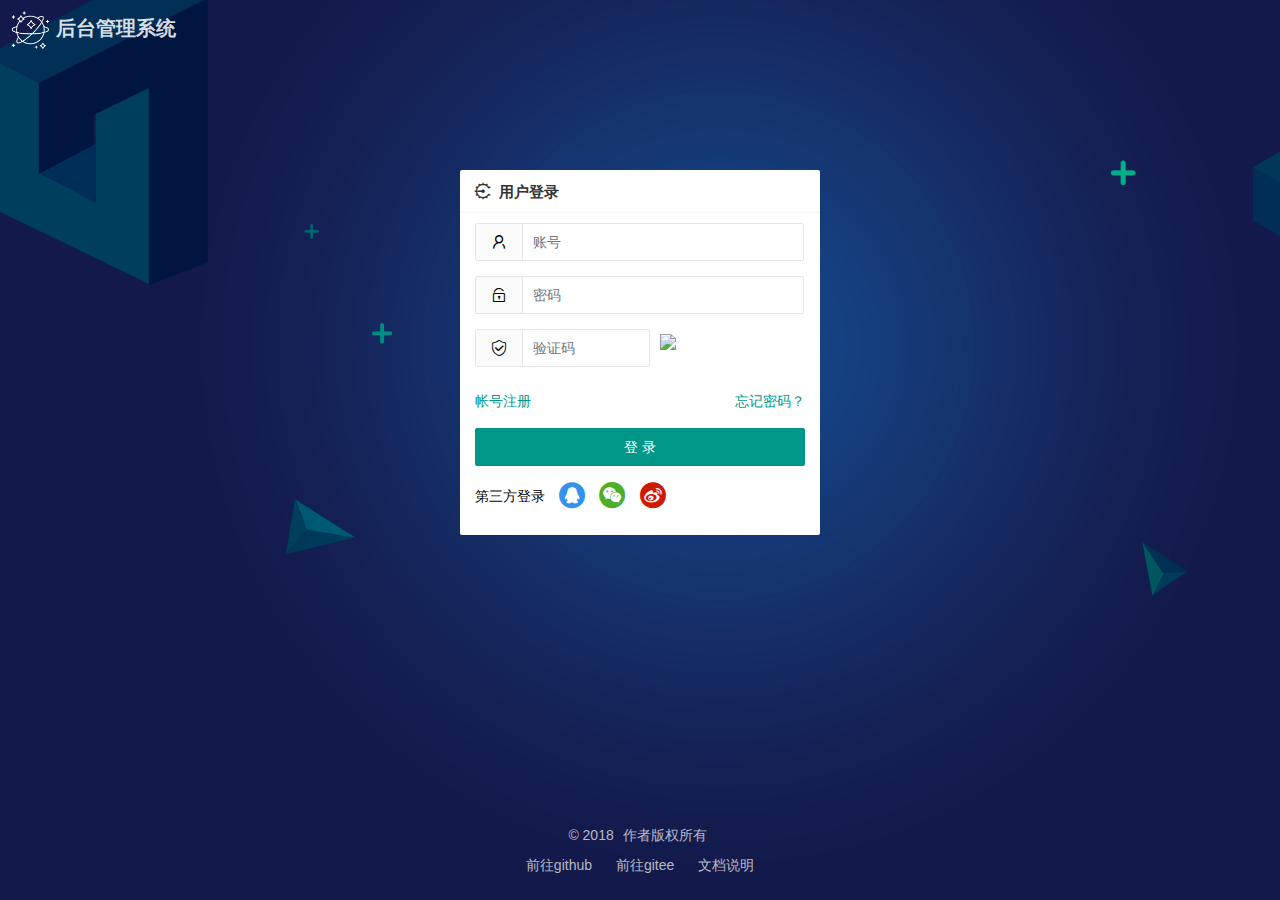
==== commit c1f6fe7d: "上传图片" ====
--- a/src/main/java/static/index.html
+++ b/src/main/java/static/index.html
@@ -54,6 +54,7 @@
        // alert(user);
         index.getUser(function (user) {
             index.getMenu(function () {
+               // alert(JSON.stringify(user));
                 $('.layui-layout-admin .layui-header').vm(user);
                 index.initLeftNav();
                 element.render('nav');
--- a/src/main/java/static/assets/css/admin.css
+++ b/src/main/java/static/assets/css/admin.css
@@ -518,4 +518,9 @@
     margin: -16px -15px;
     font-size: 30px;
     color: #c2c2c2
-}+}
+.layerImg{
+    position: relative;
+    left: 67px;
+    z-index: 99;
+}
